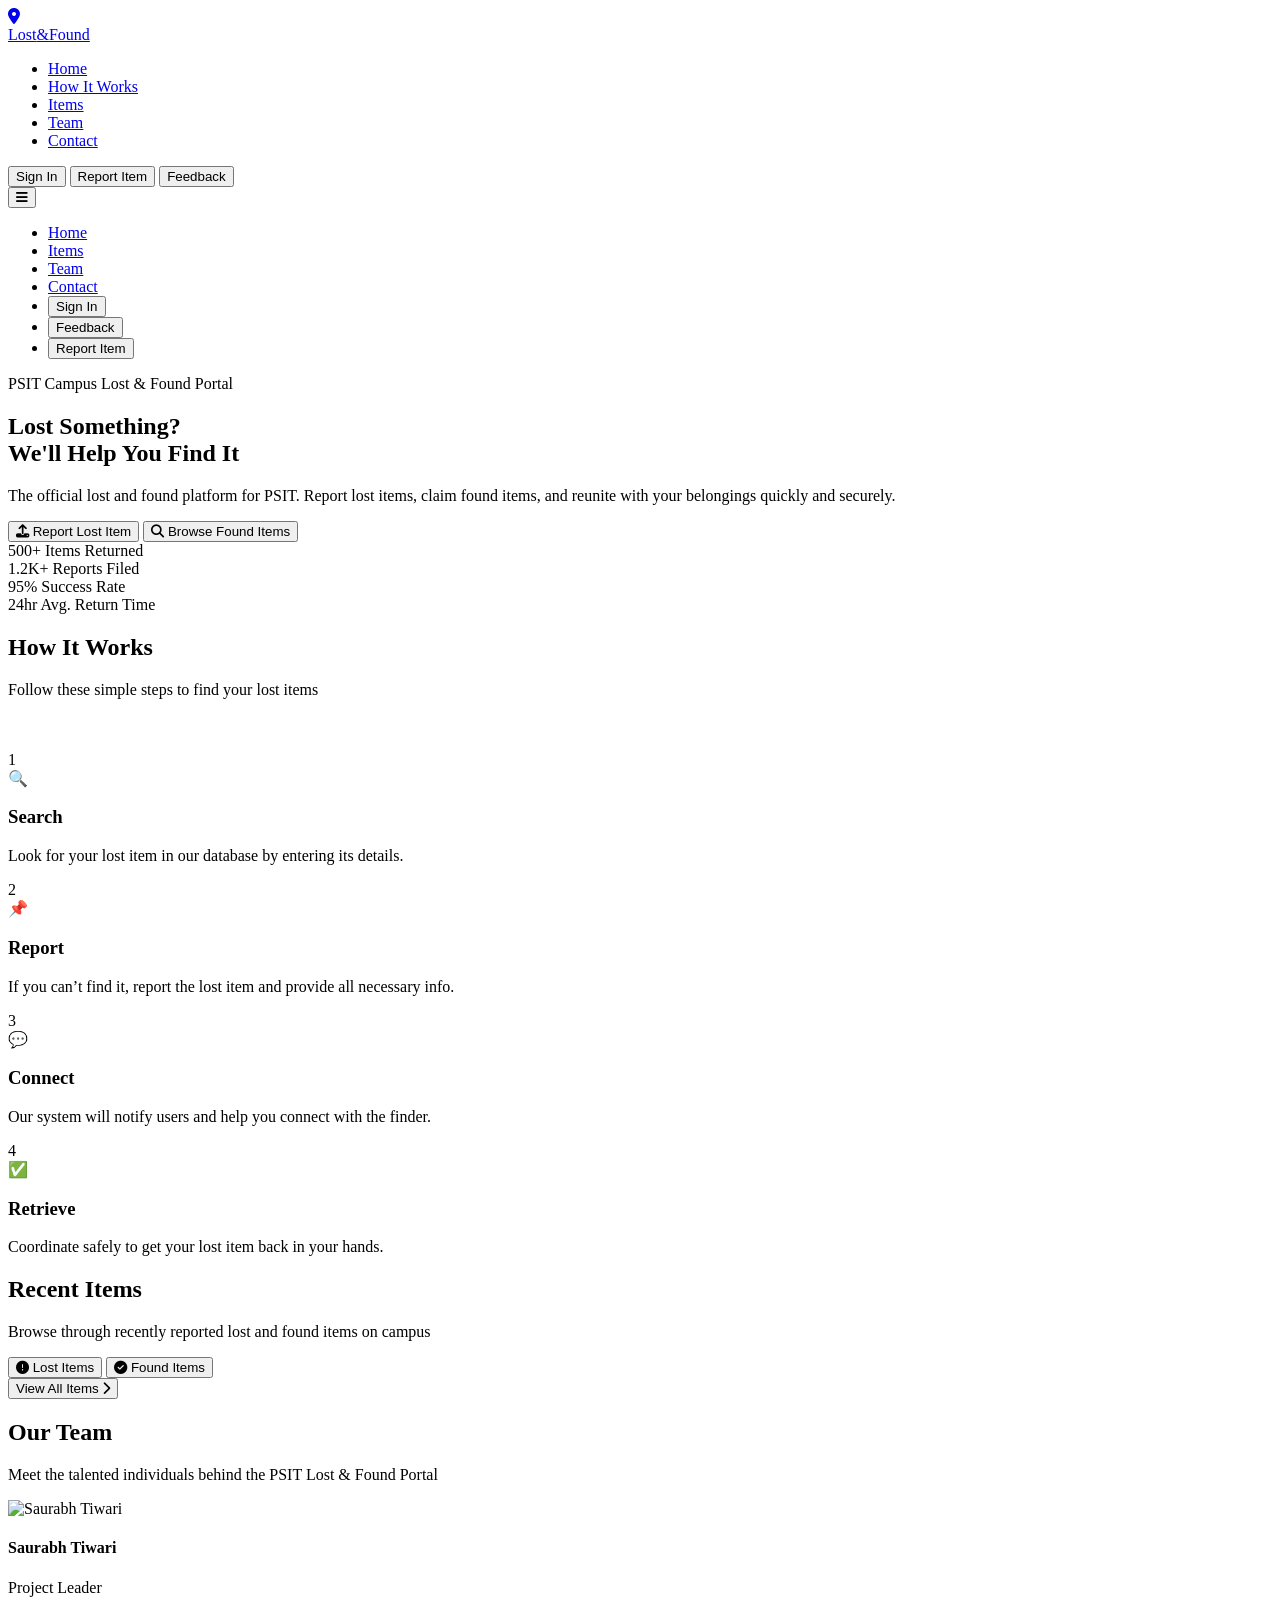
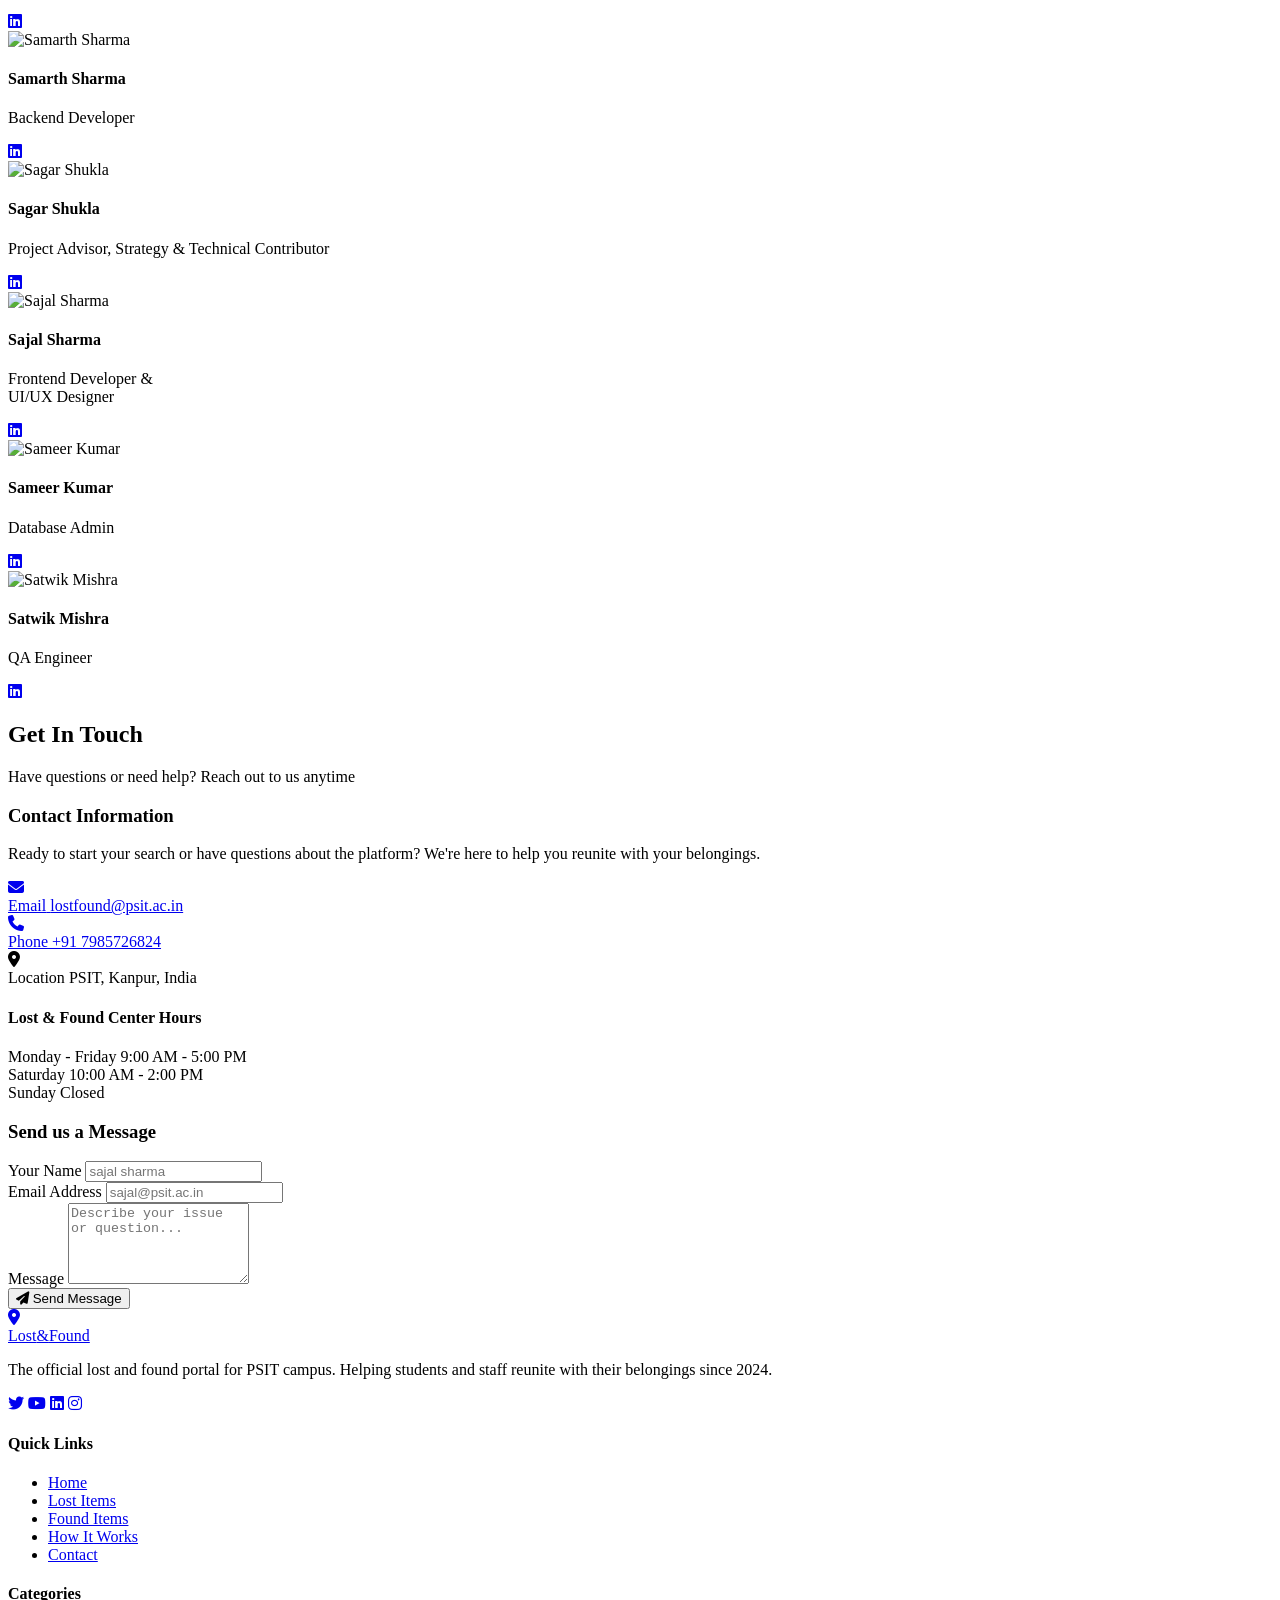
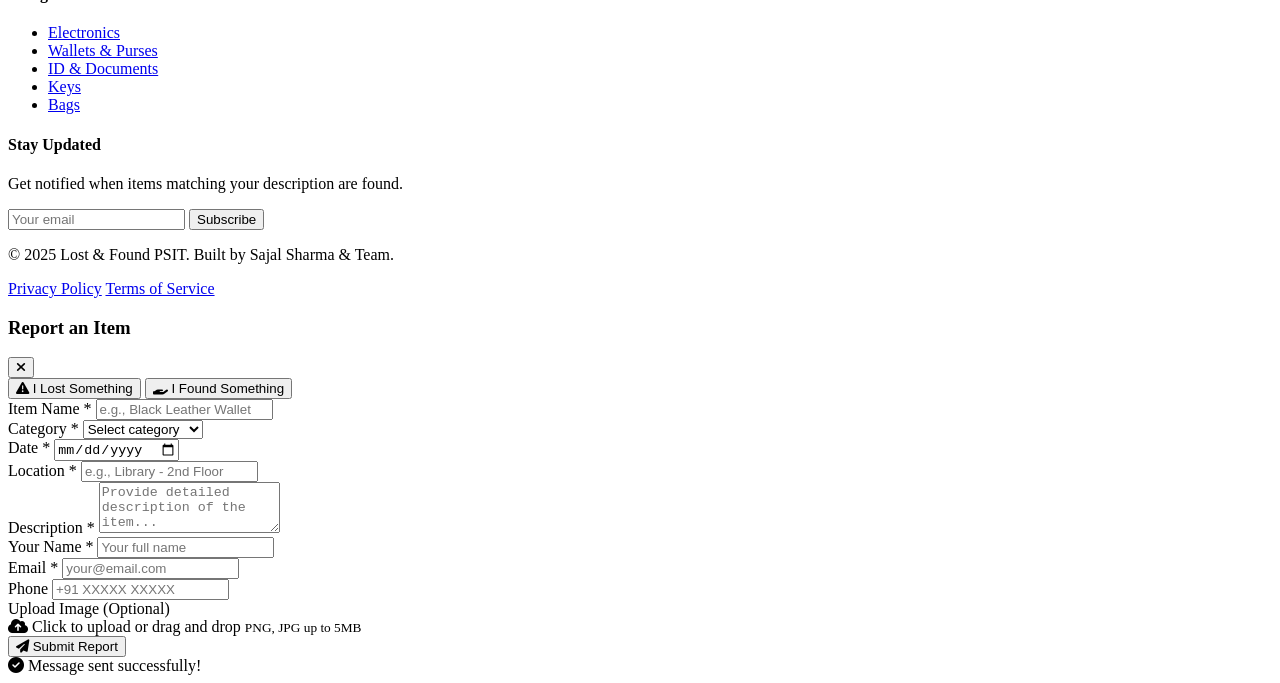
==== index2.html @ 97071d4d "fix index2" ====
<!DOCTYPE html>
<html lang="en">
<head>
    <meta charset="UTF-8">
    <meta name="viewport" content="width=device-width, initial-scale=1.0">
    <title>Lost & Found Portal | PSIT Campus</title>
    <meta name="description" content="PSIT's official lost and found platform. Report lost items, claim found belongings, and reunite with your possessions.">
    
    <link rel="stylesheet" href="styles.css">
    <link rel="preconnect" href="https://fonts.googleapis.com">
    <link rel="preconnect" href="https://fonts.gstatic.com" crossorigin>
    <link href="https://fonts.googleapis.com/css2?family=Poppins:wght@300;400;500;600;700;800&display=swap" rel="stylesheet">
    <link rel="stylesheet" href="https://cdnjs.cloudflare.com/ajax/libs/font-awesome/6.4.0/css/all.min.css">
</head>
<body>
    <!-- Navigation -->
    <nav class="navbar" id="navbar">
        <div class="nav-container">
            <a href="#" class="logo">
                <div class="logo-icon">
                    <i class="fas fa-map-marker-alt"></i>
                </div>
                <span>Lost<span class="gradient-text">&</span>Found</span>
            </a>

            <ul class="nav-links" id="navLinks">
                <li><a href="#home">Home</a></li>
                <li><a href="#howwork">How It Works</a></li>
                <li><a href="#items">Items</a></li>
                <li><a href="#team">Team</a></li>
                <li><a href="#contact">Contact</a></li>
            </ul>

            <div class="nav-buttons">
           <button class="btn-ghost" onclick="window.open('loginpage.html', '_blank')">
             Sign In
           </button>
 
                <button class="btn-primary" onclick="openModal('reportModal')">Report Item</button>
                <button class="btn-ghost" onclick="window.location.href='feedback.html'">
                 Feedback
                 </button>
            </div>

            <button class="mobile-menu-btn" id="mobileMenuBtn">
                <i class="fas fa-bars"></i>
            </button>
        </div>
    </nav>

    <!-- Mobile Menu -->
    <div class="mobile-menu" id="mobileMenu">
        <ul>
            <li><a href="#home" onclick="closeMobileMenu()">Home</a></li>
            <li><a href="#items" onclick="closeMobileMenu()">Items</a></li>
            <li><a href="#team" onclick="closeMobileMenu()">Team</a></li>
            <li><a href="#contact" onclick="closeMobileMenu()">Contact</a></li>
            <li><button class="btn-ghost" onclick="window.open('loginpage.html', '_blank')">
            Sign In
            </button></li>
                <li><button class="btn-ghost" onclick="window.location.href='feedback.html'">
                 Feedback
                 </button></li>

            <li><button class="btn-primary w-full" onclick="openModal('reportModal'); closeMobileMenu();">Report Item</button></li>
        </ul>
    </div>

    <!-- Hero Section -->
    <section class="hero" id="home">
        <div class="hero-bg">
            <div class="gradient-orb orb-1"></div>
            <div class="gradient-orb orb-2"></div>
            <div class="grid-pattern"></div>
        </div>

        <div class="hero-content">
            <div class="badge">
                <span class="badge-dot"></span>
                <span>PSIT Campus Lost & Found Portal</span>
            </div>
<!-- 
            <div class="photo-3d-container">
                <div class="photo-3d-wrapper">
                    <div class="photo-3d-card">
                        <div class="photo-3d-front">
                            <img src="image.png" alt="PSIT Campus" />
                            <div class="photo-overlay">
                                <div class="photo-shine"></div>
                            </div>
                        </div>
                        <div class="photo-3d-glow"></div>
                    </div>
                </div> -->

            <h1>Lost Something?<br><span class="gradient-text">We'll Help You Find It</span></h1>
            
            <p>The official lost and found platform for PSIT. Report lost items, claim found items, and reunite with your belongings quickly and securely.</p>

            <div class="hero-buttons">
                <button class="btn-primary btn-lg" onclick="openModal('reportModal')">
                    <i class="fas fa-upload"></i> Report Lost Item
                </button>
                <button class="btn-outline btn-lg" onclick="scrollToSection('items')">
                    <i class="fas fa-search"></i> Browse Found Items
                </button>
            </div>

            <div class="stats-grid">
                <div class="stat-card">
                    <span class="stat-value">500+</span>
                    <span class="stat-label">Items Returned</span>
                </div>
                <div class="stat-card">
                    <span class="stat-value">1.2K+</span>
                    <span class="stat-label">Reports Filed</span>
                </div>
                <div class="stat-card">
                    <span class="stat-value">95%</span>
                    <span class="stat-label">Success Rate</span>
                </div>
                <div class="stat-card">
                    <span class="stat-value">24hr</span>
                    <span class="stat-label">Avg. Return Time</span>
                </div>
            </div>
        </div>

        <div class="scroll-indicator">
            <div class="mouse">
                <div class="wheel"></div>
            </div>
        </div>
    </section>

    <!-- How It Works -->
    <section class="container mt-40 text-center" id="howwork">
  <h2 class="gradient-text">How It Works</h2>
  <p class="text-secondary">Follow these simple steps to find your lost items</p>
  <br><br>
  <div class="steps-grid mt-20">
    <!-- Step 1 -->
    <div class="step-card">
      <div class="step-number">1</div>
      <div class="step-icon icon-purple">🔍</div>
      <h3>Search</h3>
      <p>Look for your lost item in our database by entering its details.</p>
    </div>

    <!-- Step 2 -->
    <div class="step-card">
      <div class="step-number">2</div>
      <div class="step-icon icon-blue">📌</div>
      <h3>Report</h3>
      <p>If you can’t find it, report the lost item and provide all necessary info.</p>
    </div>

    <!-- Step 3 -->
    <div class="step-card">
      <div class="step-number">3</div>
      <div class="step-icon icon-teal">💬</div>
      <h3>Connect</h3>
      <p>Our system will notify users and help you connect with the finder.</p>
    </div>

    <!-- Step 4 -->
    <div class="step-card">
      <div class="step-number">4</div>
      <div class="step-icon icon-amber">✅</div>
      <h3>Retrieve</h3>
      <p>Coordinate safely to get your lost item back in your hands.</p>
    </div>
  </div>
</section>


    <!-- Items Section -->
    <section class="section section-dark" id="items">
        <div class="container">
            <div class="section-header">
                <h2>Recent <span class="gradient-text">Items</span></h2>
                <p>Browse through recently reported lost and found items on campus</p>
            </div>

            <div class="tabs">
                <button class="tab-btn active" data-tab="lost" onclick="switchTab('lost')">
                    <i class="fas fa-exclamation-circle"></i> Lost Items
                </button>
                <button class="tab-btn" data-tab="found" onclick="switchTab('found')">
                    <i class="fas fa-check-circle"></i> Found Items
                </button>
            </div>

            <div class="items-grid" id="itemsGrid">
                <!-- Items will be loaded by JavaScript -->
            </div>

            <div class="text-center mt-40">
                <button class="btn-outline">
                    View All Items <i class="fas fa-chevron-right"></i>
                </button>
            </div>
        </div>
    </section>

    <!-- Team Section -->
    <section class="section" id="team">
        <div class="container">
            <div class="section-header">
                <h2>Our <span class="gradient-text">Team</span></h2>
                <p>Meet the talented individuals behind the PSIT Lost & Found Portal</p>
            </div>

            <div class="team-grid">
                <div class="team-card">
                    <div class="team-avatar">
                        <img src="saurabh.jpg" alt="Saurabh Tiwari">
                    </div>
                    <h4>Saurabh Tiwari</h4>
                    <p>Project Leader</p>
                    <a href="http://www.linkedin.com/in/saurabh-tiwari05" class="social-link"><i class="fab fa-linkedin"></i></a>
                </div>

                <div class="team-card">
                    <div class="team-avatar">
                        <img src="samarth.jpg" alt="Samarth Sharma">
                    </div>
                    <h4>Samarth Sharma</h4>
                    <p>Backend Developer</p>
                    <a href="https://www.linkedin.com/in/samarth-sharma-009ap2005?utm_source=share&utm_campaign=share_via&utm_content=profile&utm_medium=android_app" class="social-link"><i class="fab fa-linkedin"></i></a>
                </div>

                <div class="team-card">
                    <div class="team-avatar">
                        <img src="sagar.jpg" alt="Sagar Shukla">
                    </div>
                    <h4>Sagar Shukla</h4>
                    <p>Project Advisor, Strategy & Technical Contributor
                    </p>
                    <a href="https://www.linkedin.com/in/sagar-shukla-76a7a5339?utm_source=share_via&utm_content=profile&utm_medium=member_android" class="social-link"><i class="fab fa-linkedin"></i></a>
                </div>

                <div class="team-card">
                    <div class="team-avatar">
                        <img src="sajal.jpg" alt="Sajal Sharma">
                    </div>
                    <h4>Sajal Sharma</h4>
                    <p>Frontend Developer & <br>UI/UX Designer</p>
                    <a href="https://www.linkedin.com/in/sajal-sharma-5b1784376" target="_blank" class="social-link"><i class="fab fa-linkedin"></i></a>
                </div>

                <div class="team-card">
                    <div class="team-avatar">
                        <img src="sameer.jpg" alt="Sameer Kumar">
                    </div>
                    <h4>Sameer Kumar</h4>
                    <p>Database Admin</p>
                    <a href="https://www.linkedin.com/in/sameer-kumar-813779375/" target="_blank" class="social-link"><i class="fab fa-linkedin"></i></a>
                </div>

                <div class="team-card">
                    <div class="team-avatar">
                        <img src="swatvik.jpg" alt="Satwik Mishra">
                    </div>
                    <h4>Satwik Mishra</h4>
                    <p>QA Engineer</p>
                    <a href="https://www.linkedin.com/in/satwik-mishra-cse?utm_source=share&utm_campaign=share_via&utm_content=profile&utm_medium=android_app" target="_blank" class="social-link"><i class="fab fa-linkedin"></i></a>
                </div>
            </div>
        </div>
    </section>

    <!-- Contact Section -->
    <section class="section section-gradient" id="contact">
        <div class="container">
            <div class="section-header">
                <h2>Get In <span class="gradient-text">Touch</span></h2>
                <p>Have questions or need help? Reach out to us anytime</p>
            </div>

            <div class="contact-grid">
                <div class="contact-info">
                    <div class="glass-card">
                        <h3>Contact Information</h3>
                        <p>Ready to start your search or have questions about the platform? We're here to help you reunite with your belongings.</p>

                        <div class="contact-items">
                            <a href="mailto:lostfound@psit.ac.in" class="contact-item">
                                <div class="contact-icon">
                                    <i class="fas fa-envelope"></i>
                                </div>
                                <div>
                                    <span class="contact-label">Email</span>
                                    <span class="contact-value">lostfound@psit.ac.in</span>
                                </div>
                            </a>

                            <a href="tel:+917985726824" class="contact-item">
                                <div class="contact-icon">
                                    <i class="fas fa-phone"></i>
                                </div>
                                <div>
                                    <span class="contact-label">Phone</span>
                                    <span class="contact-value">+91 7985726824</span>
                                </div>
                            </a>

                            <div class="contact-item">
                                <div class="contact-icon">
                                    <i class="fas fa-map-marker-alt"></i>
                                </div>
                                <div>
                                    <span class="contact-label">Location</span>
                                    <span class="contact-value">PSIT, Kanpur, India</span>
                                </div>
                            </div>
                        </div>
                    </div>

                    <div class="glass-card hours-card">
                        <h4>Lost & Found Center Hours</h4>
                        <div class="hours-list">
                            <div class="hours-row">
                                <span>Monday - Friday</span>
                                <span>9:00 AM - 5:00 PM</span>
                            </div>
                            <div class="hours-row">
                                <span>Saturday</span>
                                <span>10:00 AM - 2:00 PM</span>
                            </div>
                            <div class="hours-row">
                                <span>Sunday</span>
                                <span class="text-red">Closed</span>
                            </div>
                        </div>
                    </div>
                </div>

                <div class="contact-form-wrapper">
                    <div class="glass-card">
                        <h3>Send us a Message</h3>
                        <form id="contactForm" onsubmit="handleContactSubmit(event)">
                            <div class="form-group">
                                <label>Your Name</label>
                                <input type="text" placeholder="sajal sharma" required>
                            </div>
                            <div class="form-group">
                                <label>Email Address</label>
                                <input type="email" placeholder="sajal@psit.ac.in" required>
                            </div>
                            <div class="form-group">
                                <label>Message</label>
                                <textarea placeholder="Describe your issue or question..." rows="5" required></textarea>
                            </div>
                            <button type="submit" class="btn-primary w-full">
                                <i class="fas fa-paper-plane"></i> Send Message
                            </button>
                        </form>
                    </div>
                </div>
            </div>
        </div>
    </section>

    <!-- Footer -->
    <footer class="footer">
        <div class="container">
            <div class="footer-grid">
                <div class="footer-brand">
                    <a href="#" class="logo">
                        <div class="logo-icon">
                            <i class="fas fa-map-marker-alt"></i>
                        </div>
                        <span>Lost<span class="gradient-text">&</span>Found</span>
                    </a>
                    <p>The official lost and found portal for PSIT campus. Helping students and staff reunite with their belongings since 2024.</p>
                    <div class="social-links">
                        <a href="#"><i class="fab fa-twitter"></i></a>
                        <a href="#"><i class="fab fa-youtube"></i></a>
                        <a href="#"><i class="fab fa-linkedin"></i></a>
                        <a href="#"><i class="fab fa-instagram"></i></a>
                    </div>
                </div>

                <div class="footer-links">
                    <h4>Quick Links</h4>
                    <ul>
                        <li><a href="#home">Home</a></li>
                        <li><a href="#items">Lost Items</a></li>
                        <li><a href="#items">Found Items</a></li>
                        <li><a href="#how-it-works">How It Works</a></li>
                        <li><a href="#contact">Contact</a></li>
                    </ul>
                </div>

                <div class="footer-links">
                    <h4>Categories</h4>
                    <ul>
                        <li><a href="#">Electronics</a></li>
                        <li><a href="#">Wallets & Purses</a></li>
                        <li><a href="#">ID & Documents</a></li>
                        <li><a href="#">Keys</a></li>
                        <li><a href="#">Bags</a></li>
                    </ul>
                </div>

                <div class="footer-newsletter">
                    <h4>Stay Updated</h4>
                    <p>Get notified when items matching your description are found.</p>
                    <form class="newsletter-form" onsubmit="handleNewsletterSubmit(event)">
                        <input type="email" placeholder="Your email" required>
                        <button type="submit">Subscribe</button>
                    </form>
                </div>
            </div>

            <div class="footer-bottom">
                <p>© 2025 Lost & Found PSIT. Built by Sajal Sharma & Team.</p>
                <div class="footer-bottom-links">
                    <a href="#">Privacy Policy</a>
                    <a href="#">Terms of Service</a>
                </div>
            </div>
        </div>
    </footer>

    <!-- Report Modal -->
    <div class="modal" id="reportModal">
        <div class="modal-overlay" onclick="closeModal('reportModal')"></div>
        <div class="modal-content">
            <div class="modal-header">
                <h3>Report an Item</h3>
                <button class="modal-close" onclick="closeModal('reportModal')">
                    <i class="fas fa-times"></i>
                </button>
            </div>
            <div class="modal-body">
                <div class="report-tabs">
                    <button class="report-tab active" data-type="lost" onclick="switchReportType('lost')">
                        <i class="fas fa-exclamation-triangle"></i> I Lost Something
                    </button>
                    <button class="report-tab" data-type="found" onclick="switchReportType('found')">
                        <i class="fas fa-hand-holding"></i> I Found Something
                    </button>
                </div>

                <form id="reportForm" onsubmit="handleReportSubmit(event)">
                    <input type="hidden" id="reportType" value="lost">
                    
                    <div class="form-group">
                        <label>Item Name *</label>
                        <input type="text" placeholder="e.g., Black Leather Wallet" required>
                    </div>

                    <div class="form-row">
                        <div class="form-group">
                            <label>Category *</label>
                            <select required>
                                <option value="">Select category</option>
                                <option value="electronics">Electronics</option>
                                <option value="wallet">Wallet & Purse</option>
                                <option value="documents">ID & Documents</option>
                                <option value="keys">Keys</option>
                                <option value="bags">Bags</option>
                                <option value="accessories">Accessories</option>
                                <option value="other">Other</option>
                            </select>
                        </div>
                        <div class="form-group">
                            <label>Date *</label>
                            <input type="date" required>
                        </div>
                    </div>

                    <div class="form-group">
                        <label>Location *</label>
                        <input type="text" placeholder="e.g., Library - 2nd Floor" required>
                    </div>

                    <div class="form-group">
                        <label>Description *</label>
                        <textarea placeholder="Provide detailed description of the item..." rows="3" required></textarea>
                    </div>

                    <div class="form-group">
                        <label>Your Name *</label>
                        <input type="text" placeholder="Your full name" required>
                    </div>

                    <div class="form-row">
                        <div class="form-group">
                            <label>Email *</label>
                            <input type="email" placeholder="your@email.com" required>
                        </div>
                        <div class="form-group">
                            <label>Phone</label>
                            <input type="tel" placeholder="+91 XXXXX XXXXX">
                        </div>
                    </div>

                    <div class="form-group">
                        <label>Upload Image (Optional)</label>
                        <div class="file-upload" onclick="document.getElementById('fileInput').click()">
                            <i class="fas fa-cloud-upload-alt"></i>
                            <span>Click to upload or drag and drop</span>
                            <small>PNG, JPG up to 5MB</small>
                        </div>
                        <input type="file" id="fileInput" accept="image/*" hidden>
                    </div>

                    <button type="submit" class="btn-primary w-full btn-lg">
                        <i class="fas fa-paper-plane"></i> Submit Report
                    </button>
                </form>
            </div>
        </div>
    </div>

    <!-- Toast Notification -->
    <div class="toast" id="toast">
        <i class="fas fa-check-circle"></i>
        <span id="toastMessage">Message sent successfully!</span>
    </div>

    <script src="script.js"></script>
</body>
</html>
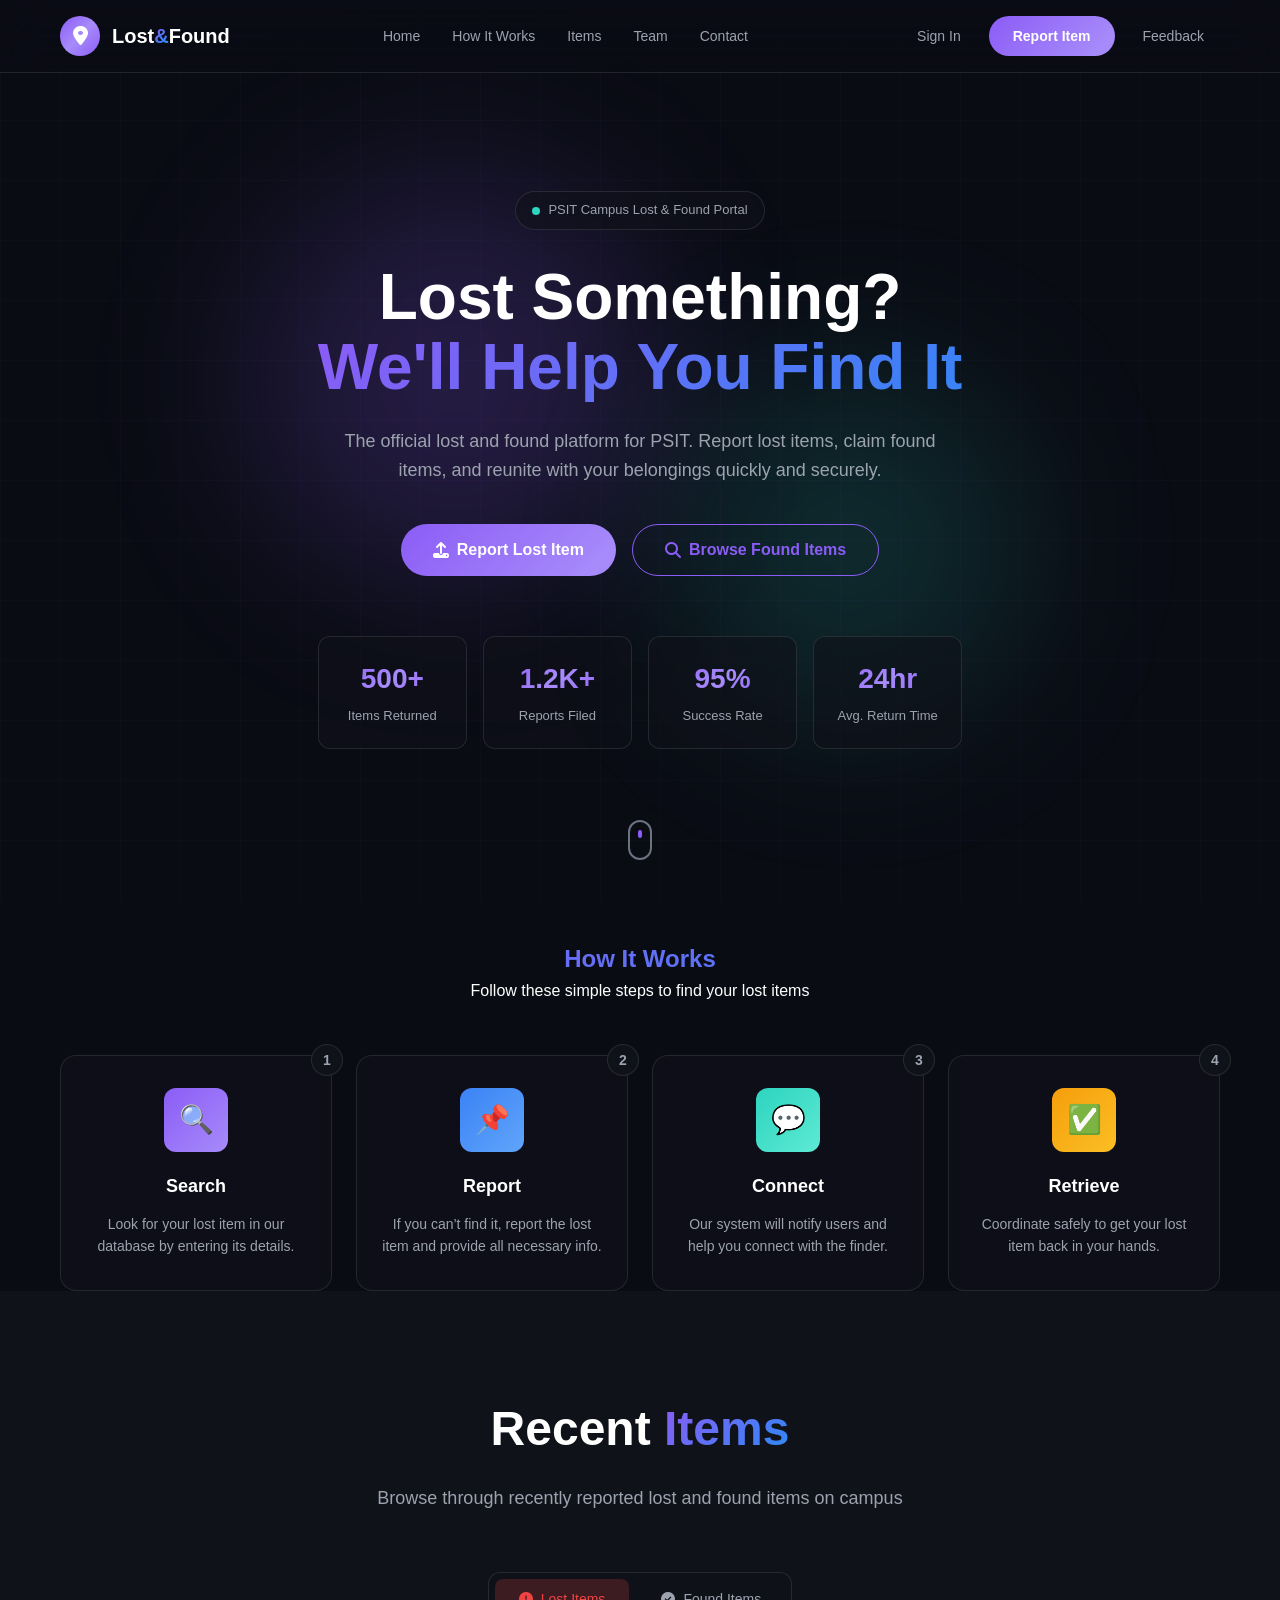
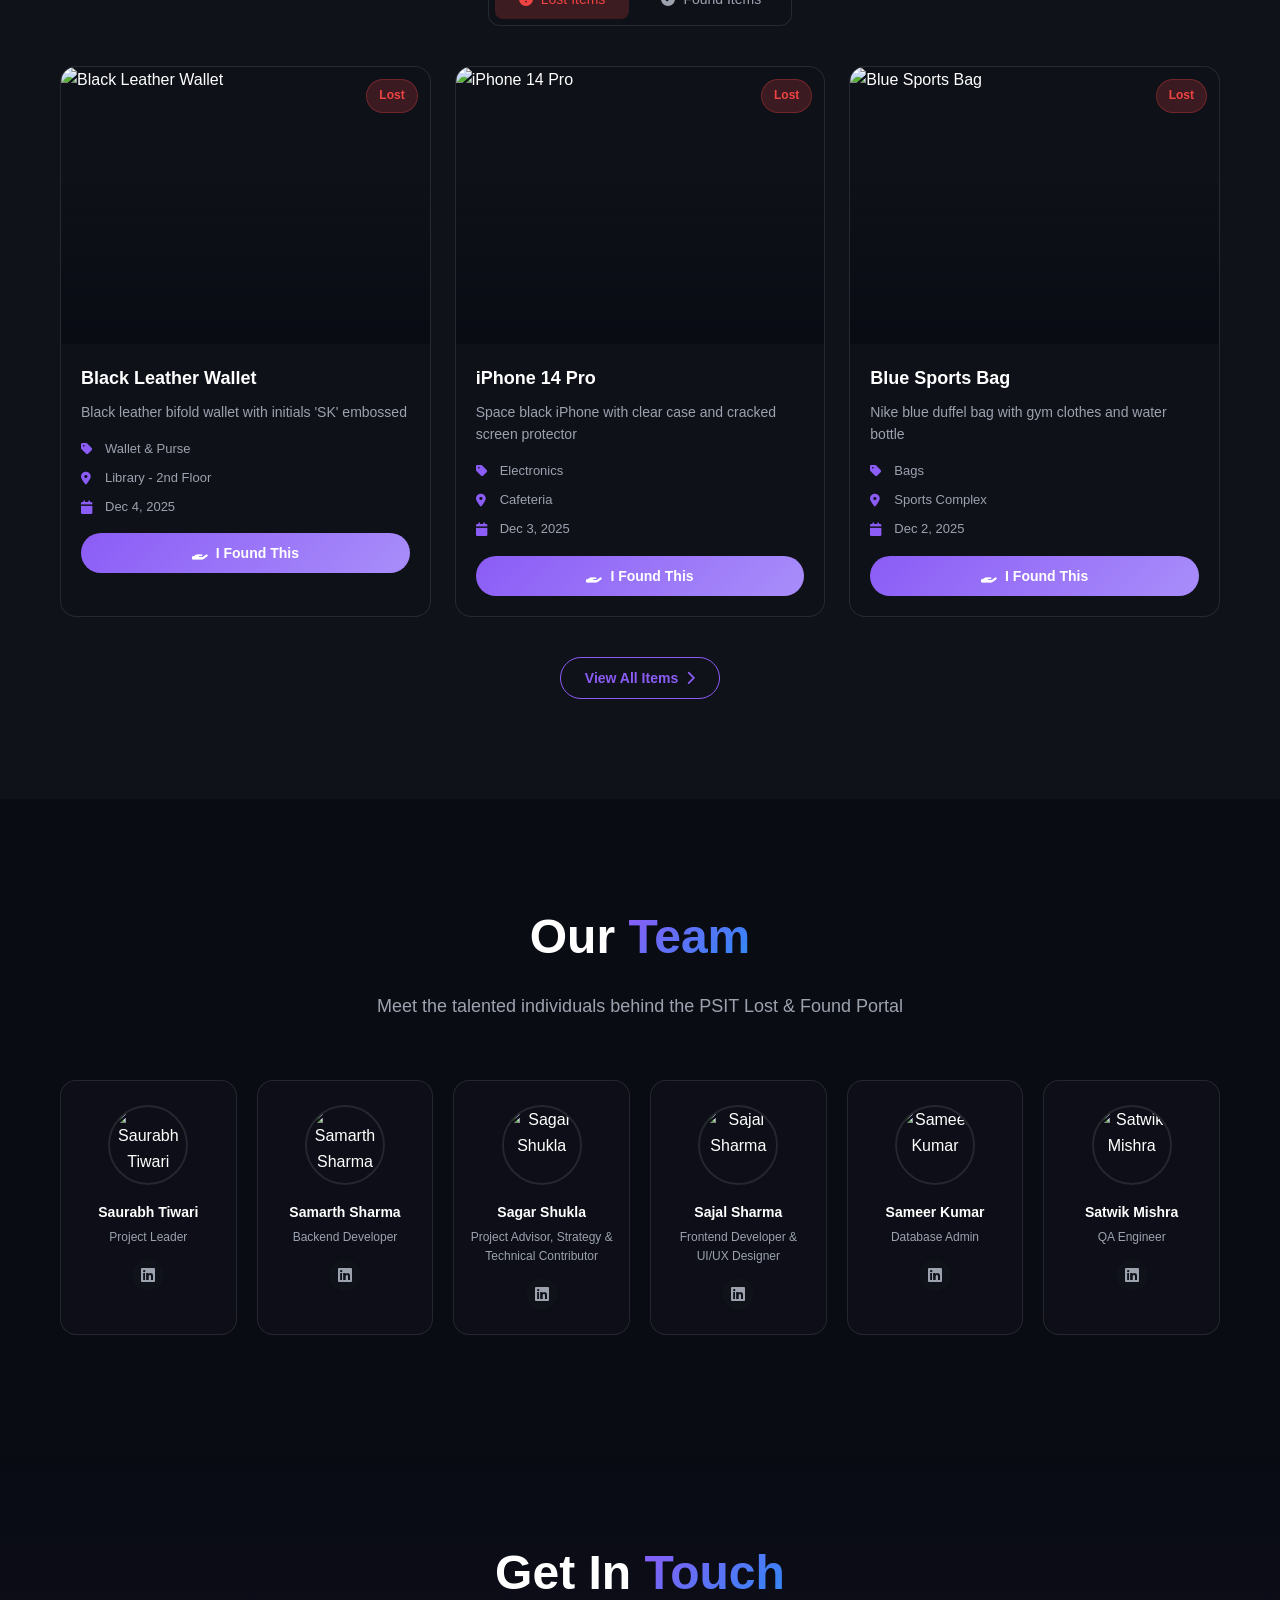
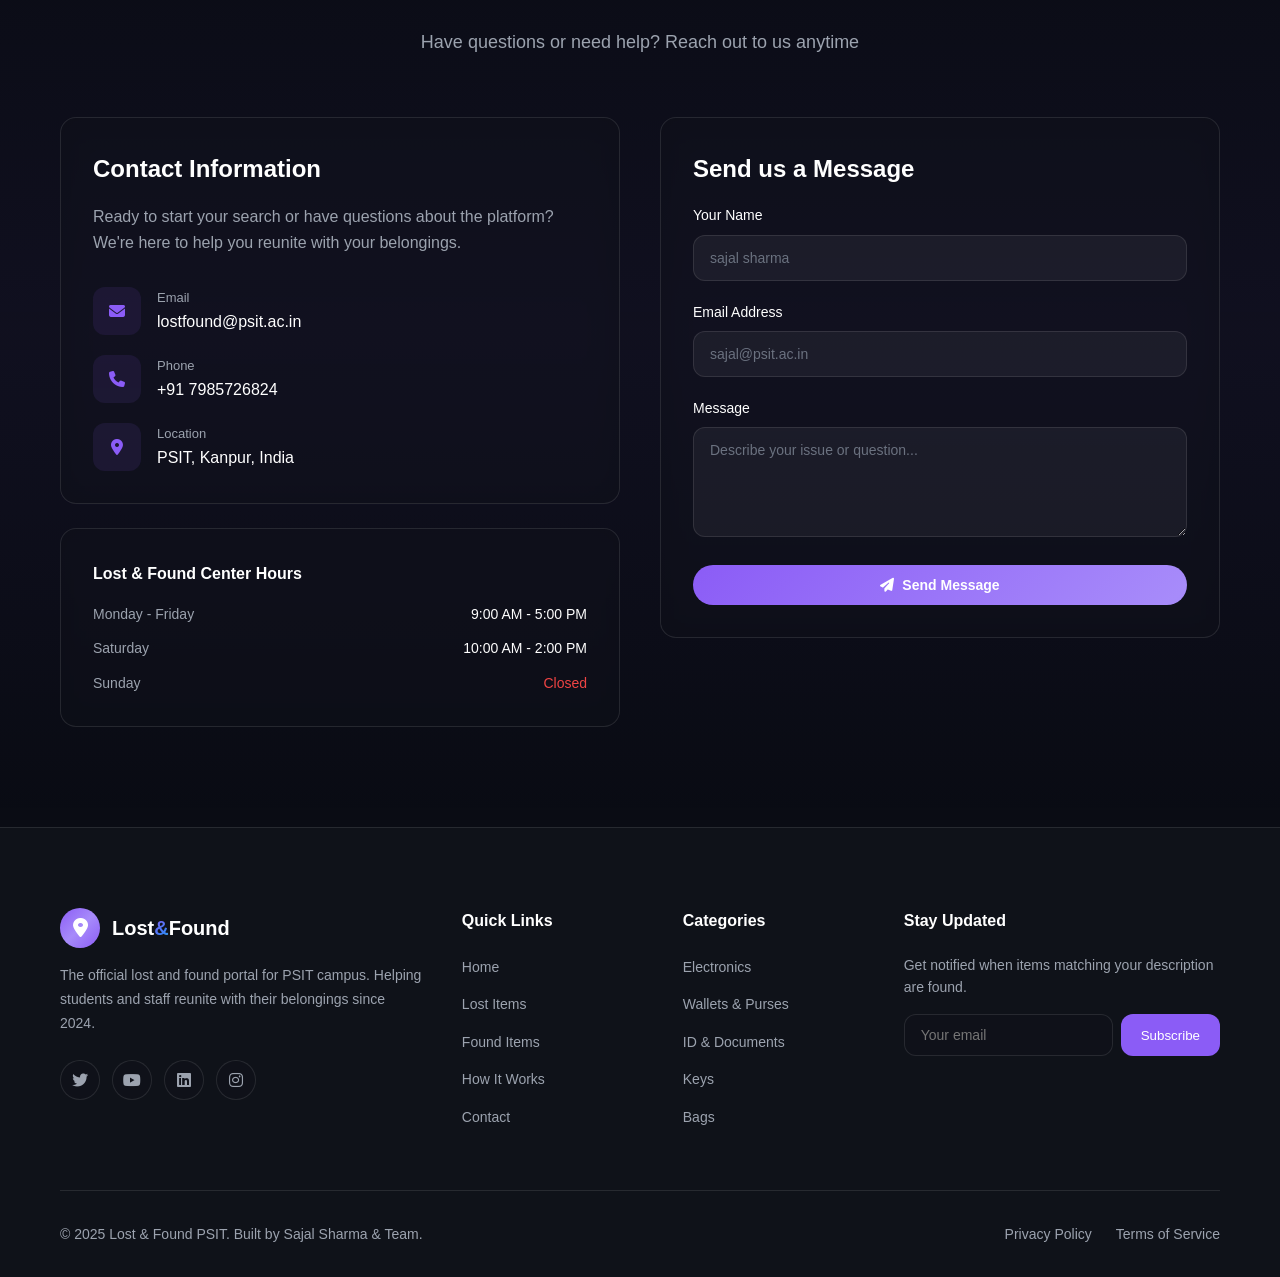
==== commit f9daacc1: "fix html" ====
--- a/index2.html
+++ b/index2.html
@@ -6,7 +6,7 @@
     <title>Lost & Found Portal | PSIT Campus</title>
     <meta name="description" content="PSIT's official lost and found platform. Report lost items, claim found belongings, and reunite with your possessions.">
     
-    <link rel="stylesheet" href="styles.css">
+    <link rel="stylesheet" href="new/styles.css">
     <link rel="preconnect" href="https://fonts.googleapis.com">
     <link rel="preconnect" href="https://fonts.gstatic.com" crossorigin>
     <link href="https://fonts.googleapis.com/css2?family=Poppins:wght@300;400;500;600;700;800&display=swap" rel="stylesheet">
@@ -214,7 +214,7 @@
             <div class="team-grid">
                 <div class="team-card">
                     <div class="team-avatar">
-                        <img src="saurabh.jpg" alt="Saurabh Tiwari">
+                        <img src="new/saurabh.jpg" alt="Saurabh Tiwari">
                     </div>
                     <h4>Saurabh Tiwari</h4>
                     <p>Project Leader</p>
@@ -223,7 +223,7 @@
 
                 <div class="team-card">
                     <div class="team-avatar">
-                        <img src="samarth.jpg" alt="Samarth Sharma">
+                        <img src="new/samarth.jpg" alt="Samarth Sharma">
                     </div>
                     <h4>Samarth Sharma</h4>
                     <p>Backend Developer</p>
@@ -232,7 +232,7 @@
 
                 <div class="team-card">
                     <div class="team-avatar">
-                        <img src="sagar.jpg" alt="Sagar Shukla">
+                        <img src="new/sagar.jpg" alt="Sagar Shukla">
                     </div>
                     <h4>Sagar Shukla</h4>
                     <p>Project Advisor, Strategy & Technical Contributor
@@ -242,7 +242,7 @@
 
                 <div class="team-card">
                     <div class="team-avatar">
-                        <img src="sajal.jpg" alt="Sajal Sharma">
+                        <img src="new/sajal.jpg" alt="Sajal Sharma">
                     </div>
                     <h4>Sajal Sharma</h4>
                     <p>Frontend Developer & <br>UI/UX Designer</p>
@@ -251,7 +251,7 @@
 
                 <div class="team-card">
                     <div class="team-avatar">
-                        <img src="sameer.jpg" alt="Sameer Kumar">
+                        <img src="new/sameer.jpg" alt="Sameer Kumar">
                     </div>
                     <h4>Sameer Kumar</h4>
                     <p>Database Admin</p>
@@ -260,7 +260,7 @@
 
                 <div class="team-card">
                     <div class="team-avatar">
-                        <img src="swatvik.jpg" alt="Satwik Mishra">
+                        <img src="new/swatvik.jpg" alt="Satwik Mishra">
                     </div>
                     <h4>Satwik Mishra</h4>
                     <p>QA Engineer</p>
@@ -522,6 +522,6 @@
         <span id="toastMessage">Message sent successfully!</span>
     </div>
 
-    <script src="script.js"></script>
+    <script src="new/script.js"></script>
 </body>
 </html>
--- a/new/styles.css
+++ b/new/styles.css
@@ -0,0 +1,1727 @@
+/* =========================================================
+   Lost & Found Portal - Styles
+   ========================================================= */
+
+/* -----------------------
+   CSS Variables
+   ----------------------- */
+:root {
+    --bg-primary: #0a0c14;
+    --bg-secondary: #0f1219;
+    --bg-card: rgba(15, 18, 25, 0.8);
+    --bg-glass: rgba(15, 18, 25, 0.6);
+    
+    --text-primary: #ffffff;
+    --text-secondary: #9ca3af;
+    --text-muted: #6b7280;
+    
+    --primary: #8b5cf6;
+    --primary-light: #a78bfa;
+    --primary-dark: #7c3aed;
+    
+    --secondary: #2dd4bf;
+    --secondary-light: #5eead4;
+    
+    --accent-blue: #3b82f6;
+    --accent-amber: #f59e0b;
+    --accent-red: #ef4444;
+    
+    --border: rgba(255, 255, 255, 0.1);
+    --border-hover: rgba(139, 92, 246, 0.5);
+    
+    --gradient-primary: linear-gradient(135deg, #8b5cf6 0%, #a78bfa 50%, #8b5cf6 100%);
+    --gradient-hero: linear-gradient(135deg, #8b5cf6 0%, #3b82f6 50%, #2dd4bf 100%);
+    --gradient-card: linear-gradient(145deg, rgba(15, 18, 25, 0.9) 0%, rgba(10, 12, 20, 0.95) 100%);
+    
+    --shadow-glow: 0 0 40px rgba(139, 92, 246, 0.3);
+    --shadow-card: 0 4px 20px rgba(0, 0, 0, 0.3);
+    
+    --radius: 12px;
+    --radius-lg: 16px;
+    --radius-full: 9999px;
+    
+    --transition: all 0.3s cubic-bezier(0.4, 0, 0.2, 1);
+}
+
+/* -----------------------
+   Reset & Base
+   ----------------------- */
+*, *::before, *::after {
+    box-sizing: border-box;
+    margin: 0;
+    padding: 0;
+}
+
+html {
+    scroll-behavior: smooth;
+}
+
+body {
+    font-family: 'Poppins', -apple-system, BlinkMacSystemFont, sans-serif;
+    background: var(--bg-primary);
+    color: var(--text-primary);
+    line-height: 1.6;
+    overflow-x: hidden;
+}
+
+a {
+    text-decoration: none;
+    color: inherit;
+}
+
+ul {
+    list-style: none;
+}
+
+img {
+    max-width: 100%;
+    display: block;
+}
+
+/* -----------------------
+   Utilities
+   ----------------------- */
+.container {
+    max-width: 1200px;
+    margin: 0 auto;
+    padding: 0 20px;
+}
+
+.text-center { text-align: center; }
+.text-red { color: var(--accent-red); }
+.w-full { width: 100%; }
+.mt-40 { margin-top: 40px; }
+
+.gradient-text {
+    background: var(--gradient-hero);
+    background-size: 200% auto;
+    -webkit-background-clip: text;
+    background-clip: text;
+    -webkit-text-fill-color: transparent;
+    animation: gradientShift 3s ease-in-out infinite;
+}
+
+@keyframes gradientShift {
+    0%, 100% { background-position: 0% center; }
+    50% { background-position: 200% center; }
+}
+
+/* -----------------------
+   Buttons
+   ----------------------- */
+.btn-primary {
+    display: inline-flex;
+    align-items: center;
+    justify-content: center;
+    gap: 8px;
+    padding: 12px 24px;
+    background: var(--gradient-primary);
+    background-size: 200% auto;
+    color: white;
+    font-weight: 600;
+    font-size: 14px;
+    border: none;
+    border-radius: var(--radius-full);
+    cursor: pointer;
+    transition: var(--transition);
+}
+
+.btn-primary:hover {
+    background-position: right center;
+    box-shadow: var(--shadow-glow);
+    transform: translateY(-2px);
+}
+
+.btn-outline {
+    display: inline-flex;
+    align-items: center;
+    justify-content: center;
+    gap: 8px;
+    padding: 12px 24px;
+    background: transparent;
+    color: var(--primary);
+    font-weight: 600;
+    font-size: 14px;
+    border: 1px solid var(--primary);
+    border-radius: var(--radius-full);
+    cursor: pointer;
+    transition: var(--transition);
+}
+
+.btn-outline:hover {
+    background: rgba(139, 92, 246, 0.1);
+    box-shadow: var(--shadow-glow);
+}
+
+.btn-ghost {
+    background: transparent;
+    color: var(--text-secondary);
+    border: none;
+    padding: 10px 16px;
+    font-size: 14px;
+    cursor: pointer;
+    transition: var(--transition);
+}
+
+.btn-ghost:hover {
+    color: var(--text-primary);
+}
+
+.btn-lg {
+    padding: 16px 32px;
+    font-size: 16px;
+}
+
+/* -----------------------
+   Glass Card
+   ----------------------- */
+.glass-card {
+    background: var(--bg-glass);
+    border: 1px solid var(--border);
+    border-radius: var(--radius-lg);
+    backdrop-filter: blur(20px);
+    padding: 32px;
+    transition: var(--transition);
+}
+
+.glass-card:hover {
+    border-color: var(--border-hover);
+    box-shadow: var(--shadow-glow);
+}
+
+/* -----------------------
+   Navbar
+   ----------------------- */
+.navbar {
+    position: fixed;
+    top: 0;
+    left: 0;
+    right: 0;
+    z-index: 1000;
+    background: rgba(10, 12, 20, 0.8);
+    backdrop-filter: blur(20px);
+    border-bottom: 1px solid var(--border);
+}
+
+.nav-container {
+    display: flex;
+    align-items: center;
+    justify-content: space-between;
+    max-width: 1200px;
+    margin: 0 auto;
+    padding: 16px 20px;
+}
+
+.logo {
+    display: flex;
+    align-items: center;
+    gap: 12px;
+    font-size: 20px;
+    font-weight: 700;
+}
+
+.logo-icon {
+    width: 40px;
+    height: 40px;
+    border-radius: 50%;
+    background: var(--gradient-primary);
+    display: flex;
+    align-items: center;
+    justify-content: center;
+    animation: pulseGlow 2s ease-in-out infinite;
+}
+
+@keyframes pulseGlow {
+    0%, 100% { box-shadow: 0 0 20px rgba(139, 92, 246, 0.3); }
+    50% { box-shadow: 0 0 40px rgba(139, 92, 246, 0.5); }
+}
+
+/* -----------------------
+   3D Photo Container
+   ----------------------- */
+/* -----------------------
+   3D Photo Container
+   ----------------------- */
+ .photo-3d-container {
+    perspective: 2000px;
+    margin: 40px auto;
+    animation: fadeIn 0.8s ease-out 0.15s both;
+} 
+
+    .photo-3d-wrapper {
+    position: relative;
+    width: 100%;
+    max-width: 700px;
+    margin: 0 auto;
+    animation: float3D 8s ease-in-out infinite;
+} 
+
+/* @keyframes float3D {
+    0%, 100% { 
+        transform: translateY(0) rotateX(8deg) rotateY(-8deg);
+    }
+    25% { 
+        transform: translateY(-25px) rotateX(-8deg) rotateY(8deg);
+    }
+    50% { 
+        transform: translateY(-15px) rotateX(10deg) rotateY(12deg);
+    }
+    75% { 
+        transform: translateY(-30px) rotateX(-10deg) rotateY(-8deg);
+    }
+} */
+
+/* .photo-3d-card {
+    position: relative;
+    width: 100%;
+    aspect-ratio: 4/3;
+    transform-style: preserve-3d;
+    transition: transform 0.6s cubic-bezier(0.23, 1, 0.32, 1);
+    cursor: pointer;
+} */
+
+/* .photo-3d-card:hover {
+    transform: rotateY(15deg) rotateX(-15deg) scale(1.08);
+} */
+
+.photo-3d-front {
+    position: relative;
+    width: 100%;
+    height: 100%;
+    border-radius: 24px;
+    overflow: hidden;
+    background: var(--bg-glass);
+    border: 3px solid rgba(139, 92, 246, 0.4);
+    box-shadow: 
+        0 25px 80px rgba(0, 0, 0, 0.6),
+        0 0 50px rgba(139, 92, 246, 0.3),
+        inset 0 0 0 1px rgba(255, 255, 255, 0.15);
+    transform: translateZ(60px);
+    animation: borderPulse 3s ease-in-out infinite;
+}
+
+/* @keyframes borderPulse {
+    0%, 100% { 
+        border-color: rgba(139, 92, 246, 0.4);
+        box-shadow: 
+            0 25px 80px rgba(0, 0, 0, 0.6),
+            0 0 50px rgba(139, 92, 246, 0.3),
+            inset 0 0 0 1px rgba(255, 255, 255, 0.15);
+    }
+    50% { 
+        border-color: rgba(139, 92, 246, 0.8);
+        box-shadow: 
+            0 30px 90px rgba(0, 0, 0, 0.7),
+            0 0 80px rgba(139, 92, 246, 0.5),
+            0 0 120px rgba(45, 212, 191, 0.3),
+            inset 0 0 0 1px rgba(255, 255, 255, 0.25);
+    }
+} */
+
+.photo-3d-front img {
+    width: 100%;
+    height: 100%;
+    object-fit: cover;
+    display: block;
+    transition: transform .9s ease;
+}
+
+.photo-3d-card:hover .photo-3d-front img {
+    transform: scale(1.15);
+}
+
+.photo-overlay {
+    position: absolute;
+    inset: 0;
+    background: linear-gradient(
+        135deg,
+        rgba(139, 92, 246, 0.15) 0%,
+        transparent 50%,
+        rgba(45, 212, 191, 0.15) 100%
+    );
+    pointer-events: none;
+    animation: overlayShift 6s ease-in-out infinite;
+}
+
+/* @keyframes overlayShift {
+    0%, 100% { 
+        background: linear-gradient(
+            135deg,
+            rgba(139, 92, 246, 0.15) 0%,
+            transparent 50%,
+            rgba(45, 212, 191, 0.15) 100%
+        );
+    }
+    50% { 
+        background: linear-gradient(
+            135deg,
+            rgba(45, 212, 191, 0.15) 0%,
+            transparent 50%,
+            rgba(139, 92, 246, 0.15) 100%
+        );
+    }
+} */
+
+.photo-shine {
+    position: absolute;
+    top: -50%;
+    left: -50%;
+    width: 200%;
+    height: 200%;
+    background: linear-gradient(
+        45deg,
+        transparent 30%,
+        rgba(255, 255, 255, 0.1) 50%,
+        transparent 70%
+    );
+    animation: shine 4s ease-in-out infinite;
+}
+
+@keyframes shine {
+    0% { transform: translateX(-100%) translateY(-100%) rotate(45deg); }
+    100% { transform: translateX(100%) translateY(100%) rotate(45deg); }
+}
+
+.photo-3d-glow {
+    position: absolute;
+    inset: -30px;
+    background: radial-gradient(
+        circle at center,
+        rgba(139, 92, 246, 0.5) 0%,
+        rgba(45, 212, 191, 0.3) 50%,
+        transparent 70%
+    );
+    border-radius: 40px;
+    filter: blur(40px);
+    opacity: 0.7;
+    animation: glowPulse 4s ease-in-out infinite;
+    z-index: -1;
+    transition: transform 0.3s ease;
+}
+
+@keyframes glowPulse {
+    0%, 100% { 
+        opacity: 0.7;
+        transform: scale(1);
+    }
+    50% { 
+        opacity: 1;
+        transform: scale(1.15);
+    }
+}
+
+/* .photo-3d-wrapper::before,
+.photo-3d-wrapper::after {
+    content: '';
+    position: absolute;
+    inset: 0;
+    border-radius: 24px;
+    opacity: 0;
+    transition: opacity 0.3s ease;
+    pointer-events: none;
+} */
+
+.photo-3d-wrapper::before {
+    background: linear-gradient(135deg, rgba(139, 92, 246, 0.2), transparent);
+}
+
+.photo-3d-wrapper::after {
+    background: linear-gradient(-45deg, rgba(45, 212, 191, 0.2), transparent);
+} 
+
+.photo-3d-wrapper:hover::before,
+.photo-3d-wrapper:hover::after {
+    opacity: 1; 
+ }   
+.nav-links {
+    display: flex;
+    gap: 32px;
+}
+
+.nav-links a {
+    color: var(--text-secondary);
+    font-size: 14px;
+    font-weight: 500;
+    position: relative;
+    transition: var(--transition);
+}
+
+.nav-links a::after {
+    content: '';
+    position: absolute;
+    bottom: -4px;
+    left: 0;
+    width: 0;
+    height: 2px;
+    background: var(--primary);
+    transition: var(--transition);
+}
+
+.nav-links a:hover {
+    color: var(--text-primary);
+}
+
+.nav-links a:hover::after {
+    width: 100%;
+}
+
+.nav-buttons {
+    display: flex;
+    align-items: center;
+    gap: 12px;
+}
+
+.mobile-menu-btn {
+    display: none;
+    background: transparent;
+    border: none;
+    color: var(--text-primary);
+    font-size: 24px;
+    cursor: pointer;
+}
+
+.mobile-menu {
+    display: none;
+    position: fixed;
+    top: 73px;
+    left: 0;
+    right: 0;
+    background: var(--bg-secondary);
+    border-bottom: 1px solid var(--border);
+    padding: 20px;
+    z-index: 999;
+}
+
+.mobile-menu.active {
+    display: block;
+    animation: slideDown 0.3s ease-out;
+}
+
+@keyframes slideDown {
+    from { opacity: 0; transform: translateY(-10px); }
+    to { opacity: 1; transform: translateY(0); }
+}
+
+.mobile-menu ul {
+    display: flex;
+    flex-direction: column;
+    gap: 8px;
+}
+
+.mobile-menu a {
+    display: block;
+    padding: 12px 16px;
+    color: var(--text-secondary);
+    border-radius: var(--radius);
+    transition: var(--transition);
+}
+
+.mobile-menu a:hover {
+    background: rgba(139, 92, 246, 0.1);
+    color: var(--text-primary);
+}
+
+/* -----------------------
+   Hero Section
+   ----------------------- */
+.hero {
+    min-height: 100vh;
+    display: flex;
+    flex-direction: column;
+    align-items: center;
+    justify-content: center;
+    position: relative;
+    padding: 100px 20px 60px;
+    overflow: hidden;
+}
+
+.hero-bg {
+    position: absolute;
+    inset: 0;
+    pointer-events: none;
+}
+
+.gradient-orb {
+    position: absolute;
+    border-radius: 50%;
+    filter: blur(80px);
+    animation: float 6s ease-in-out infinite;
+}
+
+.orb-1 {
+    top: 20%;
+    left: 20%;
+    width: 400px;
+    height: 400px;
+    background: rgba(139, 92, 246, 0.2);
+}
+
+.orb-2 {
+    bottom: 20%;
+    right: 20%;
+    width: 350px;
+    height: 350px;
+    background: rgba(45, 212, 191, 0.15);
+    animation-delay: -3s;
+}
+
+@keyframes float {
+    0%, 100% { transform: translateY(0); }
+    50% { transform: translateY(-30px); }
+}
+
+.grid-pattern {
+    position: absolute;
+    inset: 0;
+    background-image: 
+        linear-gradient(rgba(139, 92, 246, 0.03) 1px, transparent 1px),
+        linear-gradient(90deg, rgba(139, 92, 246, 0.03) 1px, transparent 1px);
+    background-size: 60px 60px;
+}
+
+.hero-content {
+    position: relative;
+    z-index: 1;
+    text-align: center;
+    max-width: 800px;
+}
+
+@media (max-width: 480px) {
+  .badge {
+    transform: scale(0.9);
+    opacity: 1 !important;
+  }
+}
+
+.badge {
+    display: inline-flex;
+    align-items: center;
+    gap: 8px;
+    padding: 8px 16px;
+    background: var(--bg-glass);
+    border: 1px solid var(--border);
+    border-radius: var(--radius-full);
+    font-size: 13px;
+    color: var(--text-secondary);
+    margin-bottom: 32px;
+    animation: fadeIn 0.6s ease-out;
+}
+
+.badge-dot {
+    width: 8px;
+    height: 8px;
+    border-radius: 50%;
+    background: var(--secondary);
+    animation: pulse 2s infinite;
+}
+
+@keyframes pulse {
+    0%, 100% { opacity: 1; }
+    50% { opacity: 0.5; }
+}
+
+@keyframes fadeIn {
+    from { opacity: 0; transform: translateY(20px); }
+    to { opacity: 1; transform: translateY(0); }
+}
+
+.hero h1 {
+    font-size: clamp(2.5rem, 6vw, 4rem);
+    font-weight: 700;
+    line-height: 1.1;
+    margin-bottom: 24px;
+    animation: fadeIn 0.6s ease-out 0.1s both;
+}
+
+.hero p {
+    font-size: 18px;
+    color: var(--text-secondary);
+    max-width: 600px;
+    margin: 0 auto 40px;
+    animation: fadeIn 0.6s ease-out 0.2s both;
+}
+
+.hero-buttons {
+    display: flex;
+    flex-wrap: wrap;
+    justify-content: center;
+    gap: 16px;
+    margin-bottom: 60px;
+    animation: fadeIn 0.6s ease-out 0.3s both;
+}
+
+.stats-grid {
+    display: grid;
+    grid-template-columns: repeat(4, 1fr);
+    gap: 16px;
+    animation: fadeIn 0.6s ease-out 0.4s both;
+}
+
+.stat-card {
+    background: var(--bg-glass);
+    border: 1px solid var(--border);
+    border-radius: var(--radius);
+    padding: 20px;
+    transition: var(--transition);
+}
+
+.stat-card:hover {
+    border-color: var(--border-hover);
+    transform: translateY(-4px);
+}
+
+.stat-value {
+    display: block;
+    font-size: 28px;
+    font-weight: 700;
+    background: var(--gradient-primary);
+    -webkit-background-clip: text;
+    background-clip: text;
+    -webkit-text-fill-color: transparent;
+}
+
+.stat-label {
+    font-size: 13px;
+    color: var(--text-secondary);
+}
+
+.scroll-indicator {
+    position: absolute;
+    bottom: 40px;
+    left: 50%;
+    transform: translateX(-50%);
+    animation: bounce 2s infinite;
+}
+
+@keyframes bounce {
+    0%, 20%, 50%, 80%, 100% { transform: translateX(-50%) translateY(0); }
+    40% { transform: translateX(-50%) translateY(-10px); }
+    60% { transform: translateX(-50%) translateY(-5px); }
+}
+
+.mouse {
+    width: 24px;
+    height: 40px;
+    border: 2px solid var(--text-muted);
+    border-radius: 12px;
+    display: flex;
+    justify-content: center;
+    padding-top: 8px;
+}
+
+.wheel {
+    width: 4px;
+    height: 8px;
+    background: var(--primary);
+    border-radius: 2px;
+    animation: scroll 2s infinite;
+}
+
+@keyframes scroll {
+    0% { opacity: 1; transform: translateY(0); }
+    100% { opacity: 0; transform: translateY(10px); }
+}
+
+/* -----------------------
+   Sections
+   ----------------------- */
+.section {
+    padding: 100px 0;
+}
+
+.section-dark {
+    background: var(--bg-secondary);
+}
+
+.section-gradient {
+    background: linear-gradient(180deg, transparent 0%, rgba(139, 92, 246, 0.05) 50%, transparent 100%);
+}
+
+.section-header {
+    text-align: center;
+    margin-bottom: 60px;
+}
+
+.section-header h2 {
+    font-size: clamp(2rem, 4vw, 3rem);
+    font-weight: 700;
+    margin-bottom: 16px;
+}
+
+.section-header p {
+    font-size: 18px;
+    color: var(--text-secondary);
+    max-width: 600px;
+    margin: 0 auto;
+}
+
+/* -----------------------
+   Steps / How It Works
+   ----------------------- */
+
+.steps-grid {
+    display: grid;
+    grid-template-columns: repeat(auto-fit, minmax(250px, 1fr));
+    gap: 24px;
+}
+
+.step-card {
+    position: relative;
+    background: var(--bg-glass);
+    border: 1px solid var(--border);
+    border-radius: var(--radius-lg);
+    padding: 32px 24px;
+    text-align: center;
+    transition: var(--transition);
+}
+
+.step-card:hover {
+    border-color: var(--border-hover);
+    transform: translateY(-8px);
+    box-shadow: var(--shadow-glow);
+}
+
+.step-number {
+    position: absolute;
+    top: -12px;
+    right: -12px;
+    width: 32px;
+    height: 32px;
+    background: var(--bg-secondary);
+    border: 1px solid var(--border);
+    border-radius: 50%;
+    display: flex;
+    align-items: center;
+    justify-content: center;
+    font-size: 14px;
+    font-weight: 600;
+    color: var(--text-secondary);
+}
+
+.step-icon {
+    width: 64px;
+    height: 64px;
+    border-radius: var(--radius);
+    display: flex;
+    align-items: center;
+    justify-content: center;
+    margin: 0 auto 20px;
+    font-size: 28px;
+    color: white;
+    transition: var(--transition);
+}
+
+.step-card:hover .step-icon {
+    transform: scale(1.1);
+}
+
+.icon-purple { background: linear-gradient(135deg, #8b5cf6, #a78bfa); }
+.icon-blue { background: linear-gradient(135deg, #3b82f6, #60a5fa); }
+.icon-teal { background: linear-gradient(135deg, #2dd4bf, #5eead4); }
+.icon-amber { background: linear-gradient(135deg, #f59e0b, #fbbf24); }
+
+.step-card h3 {
+    font-size: 18px;
+    font-weight: 600;
+    margin-bottom: 12px;
+}
+
+.step-card p {
+    font-size: 14px;
+    color: var(--text-secondary);
+    line-height: 1.6;
+}
+.step-card img,
+.item-image img,
+.team-avatar img {
+    max-width: 100%;
+    height: auto;
+}
+
+
+/* -----------------------
+   Tabs
+   ----------------------- */
+.tabs {
+    display: flex;
+    justify-content: center;
+    gap: 8px;
+    margin-bottom: 40px;
+    background: var(--bg-glass);
+    padding: 6px;
+    border-radius: var(--radius);
+    border: 1px solid var(--border);
+    width: fit-content;
+    margin-left: auto;
+    margin-right: auto;
+}
+
+.tab-btn {
+    display: flex;
+    align-items: center;
+    gap: 8px;
+    padding: 12px 24px;
+    background: transparent;
+    border: none;
+    border-radius: 8px;
+    color: var(--text-secondary);
+    font-size: 14px;
+    font-weight: 500;
+    cursor: pointer;
+    transition: var(--transition);
+}
+
+.tab-btn:hover {
+    color: var(--text-primary);
+}
+
+.tab-btn.active[data-tab="lost"] {
+    background: rgba(239, 68, 68, 0.2);
+    color: var(--accent-red);
+}
+
+.tab-btn.active[data-tab="found"] {
+    background: rgba(45, 212, 191, 0.2);
+    color: var(--secondary);
+}
+
+/* -----------------------
+   Items Grid
+   ----------------------- */
+.items-grid {
+    display: grid;
+    grid-template-columns: repeat(auto-fit, minmax(220px, 1fr));
+    gap: 24px;
+}
+
+.item-card {
+    background: var(--bg-glass);
+    border: 1px solid var(--border);
+    border-radius: var(--radius-lg);
+    overflow: hidden;
+    transition: var(--transition);
+}
+
+.item-card:hover {
+    border-color: var(--border-hover);
+    transform: translateY(-8px);
+    box-shadow: var(--shadow-glow);
+}
+
+.item-image {
+    position: relative;
+    aspect-ratio: 4/3;
+    overflow: hidden;
+}
+
+.item-image img {
+    width: 100%;
+    height: 100%;
+    object-fit: cover;
+    transition: var(--transition);
+}
+
+.item-card:hover .item-image img {
+    transform: scale(1.05);
+}
+
+.item-image::after {
+    content: '';
+    position: absolute;
+    bottom: 0;
+    left: 0;
+    right: 0;
+    height: 60%;
+    background: linear-gradient(to top, var(--bg-primary), transparent);
+}
+
+.item-badge {
+    position: absolute;
+    top: 12px;
+    right: 12px;
+    padding: 6px 12px;
+    border-radius: var(--radius-full);
+    font-size: 12px;
+    font-weight: 600;
+    z-index: 1;
+}
+
+.item-badge.lost {
+    background: rgba(239, 68, 68, 0.2);
+    color: var(--accent-red);
+    border: 1px solid rgba(239, 68, 68, 0.3);
+}
+
+.item-badge.found {
+    background: rgba(45, 212, 191, 0.2);
+    color: var(--secondary);
+    border: 1px solid rgba(45, 212, 191, 0.3);
+}
+
+.item-badge.claimed {
+    background: rgba(107, 114, 128, 0.2);
+    color: var(--text-muted);
+    border: 1px solid rgba(107, 114, 128, 0.3);
+}
+
+.item-content {
+    padding: 20px;
+}
+
+.item-content h3 {
+    font-size: 18px;
+    font-weight: 600;
+    margin-bottom: 8px;
+}
+
+.item-content .description {
+    font-size: 14px;
+    color: var(--text-secondary);
+    margin-bottom: 16px;
+    display: -webkit-box;
+    /* -webkit-line-clamp: 2; */
+    -webkit-box-orient: vertical;
+    overflow: hidden;
+}
+
+.item-meta {
+    display: flex;
+    flex-direction: column;
+    gap: 8px;
+    margin-bottom: 16px;
+}
+
+.item-meta span {
+    display: flex;
+    align-items: center;
+    gap: 8px;
+    font-size: 13px;
+    color: var(--text-secondary);
+}
+
+.item-meta i {
+    color: var(--primary);
+    width: 16px;
+}
+
+.item-card .btn-primary,
+.item-card .btn-outline {
+    width: 100%;
+}
+
+.item-card .btn-primary:disabled,
+.item-card .btn-outline:disabled {
+    opacity: 0.5;
+    cursor: not-allowed;
+}
+
+/* -----------------------
+   Team Section
+   ----------------------- */
+.team-grid {
+    display: grid;
+    grid-template-columns: repeat(auto-fit, minmax(150px, 1fr));
+    gap: 20px;
+}
+
+.team-card {
+    background: var(--bg-glass);
+    border: 1px solid var(--border);
+    border-radius: var(--radius-lg);
+    padding: 24px 16px;
+    text-align: center;
+    transition: var(--transition);
+    animation: fadeInScale 0.6s ease-out both;
+}
+
+.team-card:nth-child(1) { animation-delay: 0.05s; }
+.team-card:nth-child(2) { animation-delay: 0.1s; }
+.team-card:nth-child(3) { animation-delay: 0.15s; }
+.team-card:nth-child(4) { animation-delay: 0.2s; }
+.team-card:nth-child(5) { animation-delay: 0.25s; }
+.team-card:nth-child(6) { animation-delay: 0.3s; }
+
+.team-card:hover {
+    border-color: var(--border-hover);
+    transform: translateY(-10px) rotateZ(2deg);
+    box-shadow: var(--shadow-glow);
+}
+
+.team-avatar {
+    width: 80px;
+    height: 80px;
+    border-radius: 50%;
+    overflow: hidden;
+    margin: 0 auto 16px;
+    border: 2px solid var(--border);
+    transition: var(--transition);
+    animation: rotateIn 0.6s ease-out;
+}
+
+.team-card:hover .team-avatar {
+    border-color: var(--primary);
+    transform: scale(1.1) rotateY(10deg);
+    box-shadow: 0 0 30px rgba(139, 92, 246, 0.4);
+}
+
+.team-avatar img {
+    width: 100%;
+    height: 100%;
+    object-fit: cover;
+    transition: var(--transition);
+}
+
+.team-card:hover .team-avatar img {
+    filter: brightness(1.1);
+}
+
+.team-card h4 {
+    font-size: 14px;
+    font-weight: 600;
+    margin-bottom: 4px;
+}
+
+.team-card p {
+    font-size: 12px;
+    color: var(--text-secondary);
+    margin-bottom: 12px;
+}
+
+.social-link {
+    display: inline-flex;
+    align-items: center;
+    justify-content: center;
+    width: 32px;
+    height: 32px;
+    border-radius: 50%;
+    background: var(--bg-secondary);
+    color: var(--text-secondary);
+    transition: var(--transition);
+    animation: popIn 0.5s ease-out;
+}
+
+.social-link:hover {
+    background: var(--primary);
+    color: white;
+    transform: scale(1.2) rotateZ(360deg);
+}
+
+/* -----------------------
+   Contact Section
+   ----------------------- */
+.contact-grid {
+    display: grid;
+    grid-template-columns: 1fr 1fr;
+    gap: 40px;
+}
+
+.contact-info {
+    display: flex;
+    flex-direction: column;
+    gap: 24px;
+}
+
+.contact-info h3,
+.contact-form-wrapper h3 {
+    font-size: 24px;
+    font-weight: 600;
+    margin-bottom: 16px;
+}
+
+.contact-info > .glass-card > p {
+    color: var(--text-secondary);
+    margin-bottom: 32px;
+}
+
+.contact-items {
+    display: flex;
+    flex-direction: column;
+    gap: 20px;
+}
+
+.contact-item {
+    display: flex;
+    align-items: center;
+    gap: 16px;
+    transition: var(--transition);
+}
+
+.contact-item:hover .contact-value {
+    color: var(--primary);
+}
+
+.contact-icon {
+    width: 48px;
+    height: 48px;
+    border-radius: var(--radius);
+    background: rgba(139, 92, 246, 0.1);
+    display: flex;
+    align-items: center;
+    justify-content: center;
+    color: var(--primary);
+    transition: var(--transition);
+}
+
+.contact-item:hover .contact-icon {
+    background: rgba(139, 92, 246, 0.2);
+}
+
+.contact-label {
+    display: block;
+    font-size: 13px;
+    color: var(--text-secondary);
+}
+
+.contact-value {
+    display: block;
+    font-weight: 500;
+    transition: var(--transition);
+}
+
+.hours-card h4 {
+    font-size: 16px;
+    font-weight: 600;
+    margin-bottom: 16px;
+}
+
+.hours-list {
+    display: flex;
+    flex-direction: column;
+    gap: 12px;
+}
+
+.hours-row {
+    display: flex;
+    justify-content: space-between;
+    font-size: 14px;
+}
+
+.hours-row span:first-child {
+    color: var(--text-secondary);
+}
+
+/* -----------------------
+   Forms
+   ----------------------- */
+.form-group {
+    margin-bottom: 20px;
+}
+
+.form-group label {
+    display: block;
+    font-size: 14px;
+    font-weight: 500;
+    margin-bottom: 8px;
+}
+
+.form-group input,
+.form-group textarea,
+.form-group select {
+    width: 100%;
+    padding: 14px 16px;
+    background: rgba(255, 255, 255, 0.05);
+    border: 1px solid var(--border);
+    border-radius: var(--radius);
+    color: var(--text-primary);
+    font-family: inherit;
+    font-size: 14px;
+    transition: var(--transition);
+}
+
+.form-group input:focus,
+.form-group textarea:focus,
+.form-group select:focus {
+    outline: none;
+    border-color: var(--primary);
+    box-shadow: 0 0 0 3px rgba(139, 92, 246, 0.1);
+}
+
+.form-group input::placeholder,
+.form-group textarea::placeholder {
+    color: var(--text-muted);
+}
+
+.form-group select {
+    cursor: pointer;
+}
+
+.form-group select option {
+    background: var(--bg-secondary);
+}
+
+.form-row {
+    display: grid;
+    grid-template-columns: 1fr 1fr;
+    gap: 16px;
+}
+
+.file-upload {
+    border: 2px dashed var(--border);
+    border-radius: var(--radius);
+    padding: 32px;
+    text-align: center;
+    cursor: pointer;
+    transition: var(--transition);
+}
+
+.file-upload:hover {
+    border-color: var(--primary);
+    background: rgba(139, 92, 246, 0.05);
+}
+
+.file-upload i {
+    font-size: 32px;
+    color: var(--primary);
+    margin-bottom: 12px;
+}
+
+.file-upload span {
+    display: block;
+    color: var(--text-secondary);
+    margin-bottom: 4px;
+}
+
+.file-upload small {
+    color: var(--text-muted);
+    font-size: 12px;
+}
+
+/* -----------------------
+   Footer
+   ----------------------- */
+.footer {
+    border-top: 1px solid var(--border);
+    padding: 80px 0 32px;
+    background: var(--bg-secondary);
+}
+
+.footer-grid {
+    display: grid;
+    grid-template-columns: 2fr 1fr 1fr 1.5fr;
+    gap: 40px;
+    margin-bottom: 60px;
+}
+
+.footer-brand p {
+    color: var(--text-secondary);
+    font-size: 14px;
+    margin: 16px 0 24px;
+    line-height: 1.7;
+}
+
+.social-links {
+    display: flex;
+    gap: 12px;
+}
+
+.social-links a {
+    width: 40px;
+    height: 40px;
+    border-radius: 50%;
+    background: var(--bg-glass);
+    border: 1px solid var(--border);
+    display: flex;
+    align-items: center;
+    justify-content: center;
+    color: var(--text-secondary);
+    transition: var(--transition);
+}
+
+.social-links a:hover {
+    border-color: var(--primary);
+    color: var(--primary);
+    transform: translateY(-4px);
+}
+
+.footer-links h4,
+.footer-newsletter h4 {
+    font-size: 16px;
+    font-weight: 600;
+    margin-bottom: 20px;
+}
+
+.footer-links ul {
+    display: flex;
+    flex-direction: column;
+    gap: 12px;
+}
+
+.footer-links a {
+    color: var(--text-secondary);
+    font-size: 14px;
+    transition: var(--transition);
+}
+
+.footer-links a:hover {
+    color: var(--text-primary);
+    padding-left: 8px;
+}
+
+.footer-newsletter p {
+    color: var(--text-secondary);
+    font-size: 14px;
+    margin-bottom: 16px;
+}
+
+.newsletter-form {
+    display: flex;
+    gap: 8px;
+}
+
+.newsletter-form input {
+    flex: 1;
+    padding: 12px 16px;
+    background: var(--bg-glass);
+    border: 1px solid var(--border);
+    border-radius: var(--radius);
+    color: var(--text-primary);
+    font-size: 14px;
+}
+
+.newsletter-form input:focus {
+    outline: none;
+    border-color: var(--primary);
+}
+
+.newsletter-form button {
+    padding: 12px 20px;
+    background: var(--primary);
+    border: none;
+    border-radius: var(--radius);
+    color: white;
+    font-weight: 500;
+    cursor: pointer;
+    transition: var(--transition);
+}
+
+.newsletter-form button:hover {
+    background: var(--primary-dark);
+}
+
+.footer-bottom {
+    display: flex;
+    justify-content: space-between;
+    align-items: center;
+    padding-top: 32px;
+    border-top: 1px solid var(--border);
+}
+
+.footer-bottom p {
+    color: var(--text-secondary);
+    font-size: 14px;
+}
+
+.footer-bottom-links {
+    display: flex;
+    gap: 24px;
+}
+
+.footer-bottom-links a {
+    color: var(--text-secondary);
+    font-size: 14px;
+    transition: var(--transition);
+}
+
+.footer-bottom-links a:hover {
+    color: var(--text-primary);
+}
+
+/* -----------------------
+   Modal
+   ----------------------- */
+.modal {
+    position: fixed;
+    inset: 0;
+    z-index: 2000;
+    display: none;
+    align-items: center;
+    justify-content: center;
+    padding: 20px;
+}
+
+.modal.active {
+    display: flex;
+    animation: fadeIn 0.3s ease-out;
+}
+
+.modal-overlay {
+    position: absolute;
+    inset: 0;
+    background: rgba(0, 0, 0, 0.7);
+    backdrop-filter: blur(4px);
+}
+
+.modal-content {
+    position: relative;
+    width: 100%;
+    max-width: 560px;
+    max-height: 90vh;
+    background: var(--bg-secondary);
+    border: 1px solid var(--border);
+    border-radius: var(--radius-lg);
+    overflow: hidden;
+    animation: slideUp 0.3s ease-out;
+}
+
+@keyframes slideUp {
+    from { opacity: 0; transform: translateY(20px); }
+    to { opacity: 1; transform: translateY(0); }
+}
+
+.modal-header {
+    display: flex;
+    justify-content: space-between;
+    align-items: center;
+    padding: 20px 24px;
+    border-bottom: 1px solid var(--border);
+}
+
+.modal-header h3 {
+    font-size: 20px;
+    font-weight: 600;
+}
+
+.modal-close {
+    background: transparent;
+    border: none;
+    color: var(--text-secondary);
+    font-size: 20px;
+    cursor: pointer;
+    transition: var(--transition);
+}
+
+.modal-close:hover {
+    color: var(--text-primary);
+}
+
+.modal-body {
+    padding: 24px;
+    max-height: calc(90vh - 80px);
+    overflow-y: auto;
+}
+
+.report-tabs {
+    display: grid;
+    grid-template-columns: 1fr 1fr;
+    gap: 12px;
+    margin-bottom: 24px;
+}
+
+.report-tab {
+    display: flex;
+    align-items: center;
+    justify-content: center;
+    gap: 8px;
+    padding: 14px;
+    background: var(--bg-glass);
+    border: 1px solid var(--border);
+    border-radius: var(--radius);
+    color: var(--text-secondary);
+    font-size: 14px;
+    font-weight: 500;
+    cursor: pointer;
+    transition: var(--transition);
+}
+
+.report-tab:hover {
+    border-color: var(--border-hover);
+}
+
+.report-tab.active[data-type="lost"] {
+    background: rgba(239, 68, 68, 0.1);
+    border-color: rgba(239, 68, 68, 0.3);
+    color: var(--accent-red);
+}
+
+.report-tab.active[data-type="found"] {
+    background: rgba(45, 212, 191, 0.1);
+    border-color: rgba(45, 212, 191, 0.3);
+    color: var(--secondary);
+}
+
+/* -----------------------
+   Toast
+   ----------------------- */
+.toast {
+    position: fixed;
+    bottom: 24px;
+    right: 24px;
+    display: flex;
+    align-items: center;
+    gap: 12px;
+    padding: 16px 24px;
+    background: var(--bg-secondary);
+    border: 1px solid var(--secondary);
+    border-radius: var(--radius);
+    color: var(--text-primary);
+    box-shadow: var(--shadow-card);
+    transform: translateX(120%);
+    transition: transform 0.3s ease-out;
+    z-index: 3000;
+}
+
+.toast.active {
+    transform: translateX(0);
+}
+
+.toast i {
+    color: var(--secondary);
+    font-size: 20px;
+}
+
+/* -----------------------
+   Responsive
+   ----------------------- */
+@media (max-width: 1024px) {
+    .steps-grid {
+        grid-template-columns: repeat(2, 1fr);
+    }
+    
+    .team-grid {
+        grid-template-columns: repeat(3, 1fr);
+    }
+    
+    .footer-grid {
+        grid-template-columns: repeat(2, 1fr);
+    }
+}
+
+@media (max-width: 768px) {
+    .nav-links,
+    .nav-buttons {
+        display: none;
+    }
+    
+    .mobile-menu-btn {
+        display: block;
+    }
+    
+    .stats-grid {
+        grid-template-columns: repeat(2, 1fr);
+    }
+    
+    .items-grid {
+        grid-template-columns: repeat(2, 1fr);
+    }
+    
+    .contact-grid {
+        grid-template-columns: 1fr;
+    }
+    
+    .footer-grid {
+        grid-template-columns: 1fr;
+        text-align: center;
+    }
+    
+    .social-links {
+        justify-content: center;
+    }
+    
+    .footer-bottom {
+        flex-direction: column;
+        gap: 16px;
+        text-align: center;
+    }
+    
+    .form-row {
+        grid-template-columns: 1fr;
+    }
+}
+
+@media (max-width: 640px) {
+    .hero h1 {
+        font-size: 2rem;
+    }
+    
+    .hero-buttons {
+        flex-direction: column;
+    }
+    
+    .hero-buttons .btn-lg {
+        width: 100%;
+    }
+    
+    .steps-grid {
+        grid-template-columns: 1fr;
+    }
+    
+    .items-grid {
+        grid-template-columns: 1fr;
+    }
+    
+    .team-grid {
+        grid-template-columns: repeat(2, 1fr);
+    }
+    
+    .tabs {
+        width: 100%;
+    }
+    
+    .tab-btn {
+        flex: 1;
+        justify-content: center;
+        padding: 12px 16px;
+        font-size: 13px;
+    }
+}
+@media (max-width: 768px) {
+    .hero { padding: 60px 16px 40px; }
+}
+
+@media (max-width: 480px) {
+    .hero { padding: 40px 12px 32px; }
+}
+/* Add this new block */
+.mobile-menu .nav-buttons-mobile {
+  display: flex;
+  flex-direction: column;
+  gap: 12px;
+  padding: 12px 16px; /* Padding to match the mobile links */
+  border-top: 1px solid var(--border);
+  margin-top: 8px;
+}
+
+.mobile-menu .nav-buttons-mobile .btn-primary,
+.mobile-menu .nav-buttons-mobile .btn-ghost {
+  width: 100%;
+  padding: 14px 24px; /* Slightly larger click area */
+  font-size: 14px;
+}
+
+.mobile-menu .nav-buttons-mobile .btn-ghost {
+  color: var(--text-primary); /* Make ghost button stand out more in the menu */
+}
+@media (max-width: 480px) {
+    /* Navbar */
+    .mobile-menu-btn { font-size: 28px; }
+    .nav-links { display: none; }
+    
+    /* Hero */
+    .hero h1 { font-size: 1.75rem; }
+    .hero p { font-size: 16px; }
+    .hero-buttons { flex-direction: column; gap: 12px; }
+    
+    /* Steps */
+    .steps-grid { grid-template-columns: 1fr; gap: 16px; }
+    .step-card { padding: 24px 16px; }
+    
+    /* Stats */
+    .stats-grid { grid-template-columns: 1fr; gap: 16px; }
+    
+    /* Items Grid */
+    .items-grid { grid-template-columns: 1fr; gap: 16px; }
+    
+    /* Team */
+    .team-grid { grid-template-columns: 1fr; gap: 16px; }
+    .team-card { padding: 16px 12px; }
+    
+    /* Contact */
+    .contact-grid { grid-template-columns: 1fr; gap: 16px; }
+    
+    /* Footer */
+    .footer-grid { grid-template-columns: 1fr; text-align: center; gap: 24px; }
+    .footer-bottom { flex-direction: column; gap: 16px; text-align: center; }
+    
+    /* Forms */
+    .form-row { grid-template-columns: 1fr; gap: 12px; }
+}
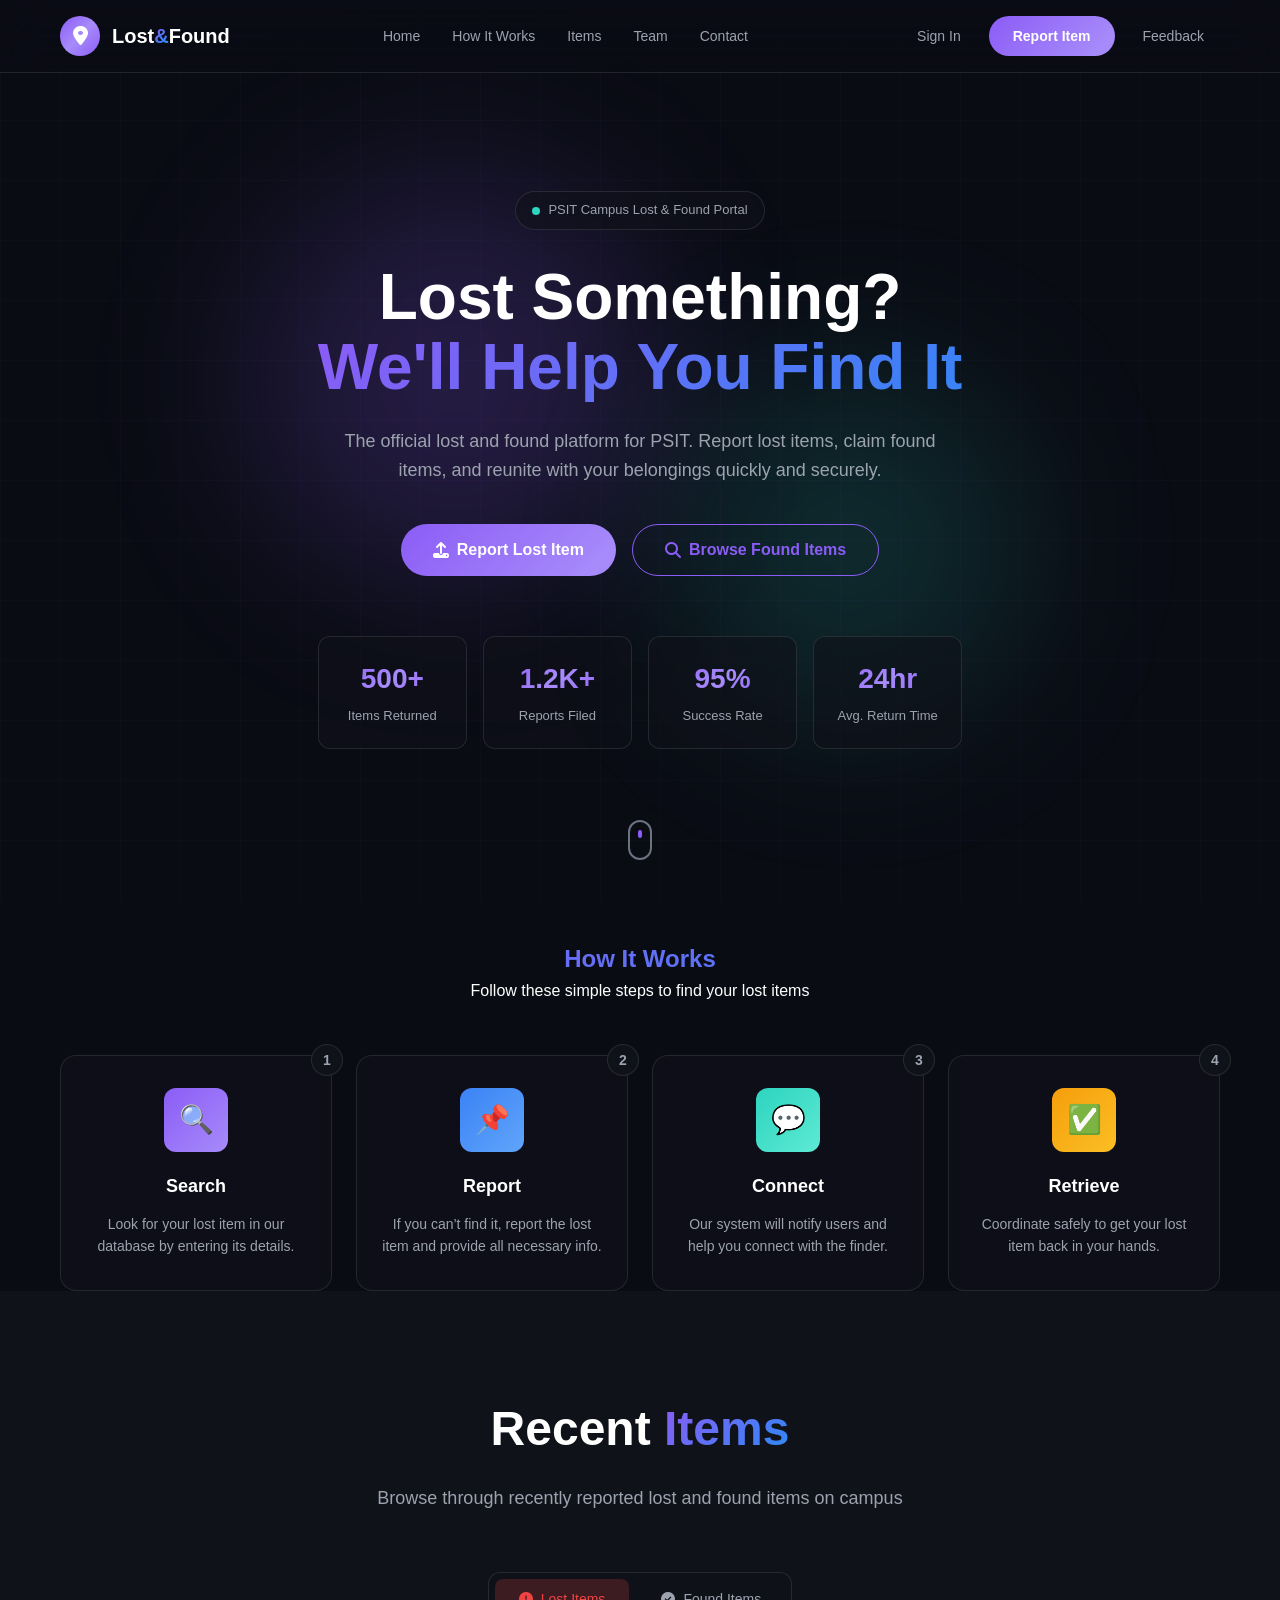
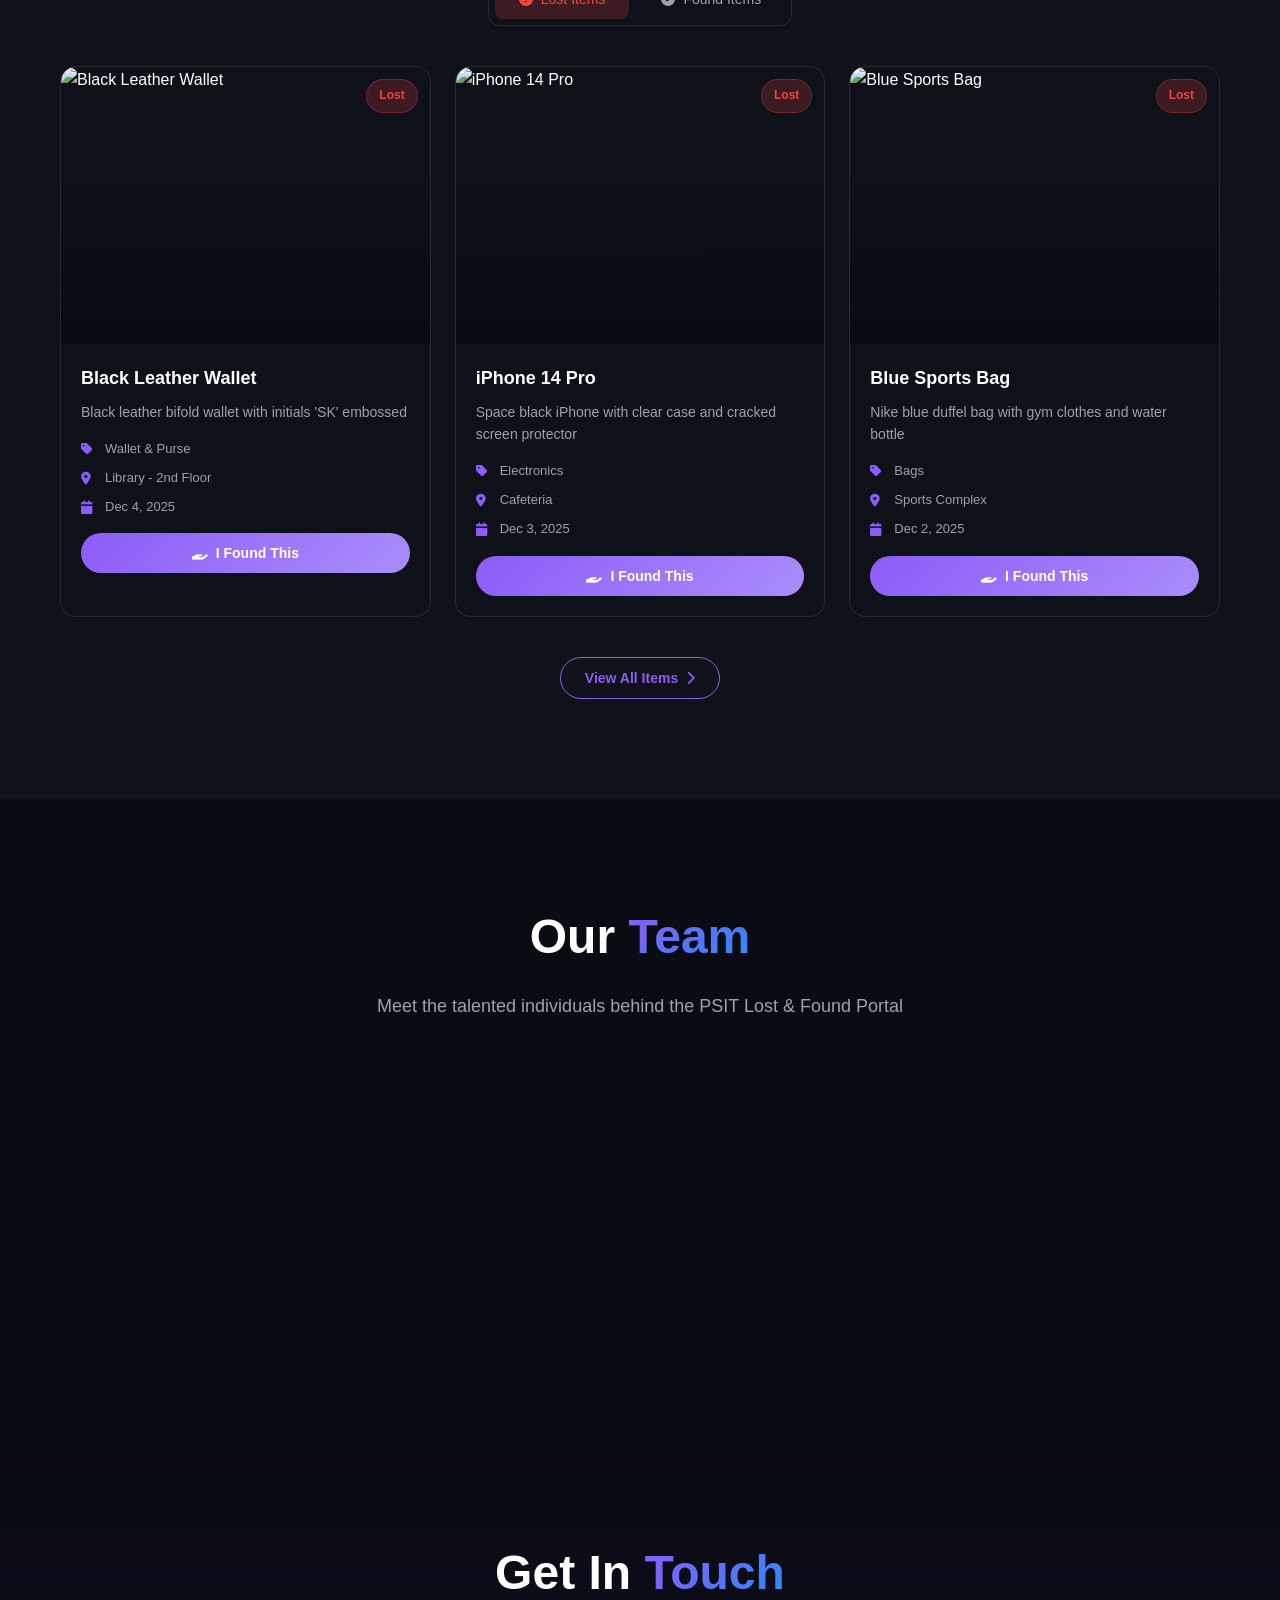
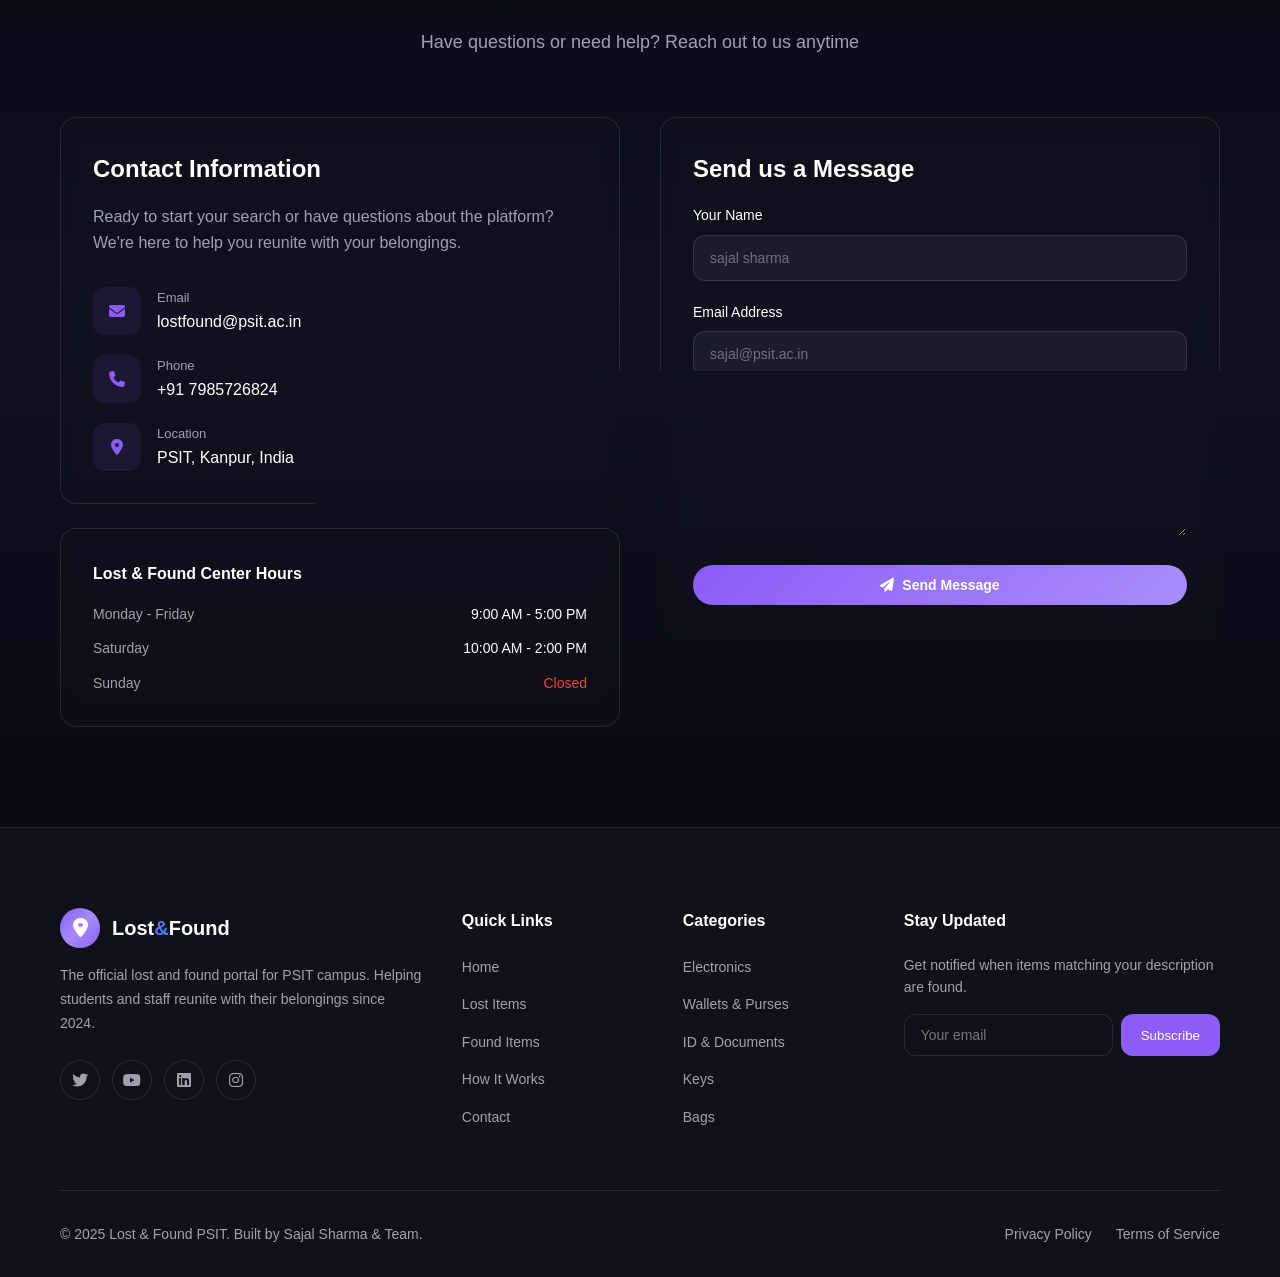
==== commit 4ae680b7: "fix new" ====
--- a/index2.html
+++ b/index2.html
@@ -6,7 +6,7 @@
     <title>Lost & Found Portal | PSIT Campus</title>
     <meta name="description" content="PSIT's official lost and found platform. Report lost items, claim found belongings, and reunite with your possessions.">
     
-    <link rel="stylesheet" href="new/styles.css">
+    <link rel="stylesheet" href="styles.css">
     <link rel="preconnect" href="https://fonts.googleapis.com">
     <link rel="preconnect" href="https://fonts.gstatic.com" crossorigin>
     <link href="https://fonts.googleapis.com/css2?family=Poppins:wght@300;400;500;600;700;800&display=swap" rel="stylesheet">
@@ -214,7 +214,7 @@
             <div class="team-grid">
                 <div class="team-card">
                     <div class="team-avatar">
-                        <img src="new/saurabh.jpg" alt="Saurabh Tiwari">
+                        <img src="saurabh.jpg" alt="Saurabh Tiwari">
                     </div>
                     <h4>Saurabh Tiwari</h4>
                     <p>Project Leader</p>
@@ -223,7 +223,7 @@
 
                 <div class="team-card">
                     <div class="team-avatar">
-                        <img src="new/samarth.jpg" alt="Samarth Sharma">
+                        <img src="samarth.jpg" alt="Samarth Sharma">
                     </div>
                     <h4>Samarth Sharma</h4>
                     <p>Backend Developer</p>
@@ -232,7 +232,7 @@
 
                 <div class="team-card">
                     <div class="team-avatar">
-                        <img src="new/sagar.jpg" alt="Sagar Shukla">
+                        <img src="sagar.jpg" alt="Sagar Shukla">
                     </div>
                     <h4>Sagar Shukla</h4>
                     <p>Project Advisor, Strategy & Technical Contributor
@@ -242,7 +242,7 @@
 
                 <div class="team-card">
                     <div class="team-avatar">
-                        <img src="new/sajal.jpg" alt="Sajal Sharma">
+                        <img src="sajal.jpg" alt="Sajal Sharma">
                     </div>
                     <h4>Sajal Sharma</h4>
                     <p>Frontend Developer & <br>UI/UX Designer</p>
@@ -251,7 +251,7 @@
 
                 <div class="team-card">
                     <div class="team-avatar">
-                        <img src="new/sameer.jpg" alt="Sameer Kumar">
+                        <img src="sameer.jpg" alt="Sameer Kumar">
                     </div>
                     <h4>Sameer Kumar</h4>
                     <p>Database Admin</p>
@@ -260,7 +260,7 @@
 
                 <div class="team-card">
                     <div class="team-avatar">
-                        <img src="new/swatvik.jpg" alt="Satwik Mishra">
+                        <img src="swatvik.jpg" alt="Satwik Mishra">
                     </div>
                     <h4>Satwik Mishra</h4>
                     <p>QA Engineer</p>
@@ -522,6 +522,6 @@
         <span id="toastMessage">Message sent successfully!</span>
     </div>
 
-    <script src="new/script.js"></script>
+    <script src="script.js"></script>
 </body>
 </html>
--- a/styles.css
+++ b/styles.css
@@ -0,0 +1,1727 @@
+/* =========================================================
+   Lost & Found Portal - Styles
+   ========================================================= */
+
+/* -----------------------
+   CSS Variables
+   ----------------------- */
+:root {
+    --bg-primary: #0a0c14;
+    --bg-secondary: #0f1219;
+    --bg-card: rgba(15, 18, 25, 0.8);
+    --bg-glass: rgba(15, 18, 25, 0.6);
+    
+    --text-primary: #ffffff;
+    --text-secondary: #9ca3af;
+    --text-muted: #6b7280;
+    
+    --primary: #8b5cf6;
+    --primary-light: #a78bfa;
+    --primary-dark: #7c3aed;
+    
+    --secondary: #2dd4bf;
+    --secondary-light: #5eead4;
+    
+    --accent-blue: #3b82f6;
+    --accent-amber: #f59e0b;
+    --accent-red: #ef4444;
+    
+    --border: rgba(255, 255, 255, 0.1);
+    --border-hover: rgba(139, 92, 246, 0.5);
+    
+    --gradient-primary: linear-gradient(135deg, #8b5cf6 0%, #a78bfa 50%, #8b5cf6 100%);
+    --gradient-hero: linear-gradient(135deg, #8b5cf6 0%, #3b82f6 50%, #2dd4bf 100%);
+    --gradient-card: linear-gradient(145deg, rgba(15, 18, 25, 0.9) 0%, rgba(10, 12, 20, 0.95) 100%);
+    
+    --shadow-glow: 0 0 40px rgba(139, 92, 246, 0.3);
+    --shadow-card: 0 4px 20px rgba(0, 0, 0, 0.3);
+    
+    --radius: 12px;
+    --radius-lg: 16px;
+    --radius-full: 9999px;
+    
+    --transition: all 0.3s cubic-bezier(0.4, 0, 0.2, 1);
+}
+
+/* -----------------------
+   Reset & Base
+   ----------------------- */
+*, *::before, *::after {
+    box-sizing: border-box;
+    margin: 0;
+    padding: 0;
+}
+
+html {
+    scroll-behavior: smooth;
+}
+
+body {
+    font-family: 'Poppins', -apple-system, BlinkMacSystemFont, sans-serif;
+    background: var(--bg-primary);
+    color: var(--text-primary);
+    line-height: 1.6;
+    overflow-x: hidden;
+}
+
+a {
+    text-decoration: none;
+    color: inherit;
+}
+
+ul {
+    list-style: none;
+}
+
+img {
+    max-width: 100%;
+    display: block;
+}
+
+/* -----------------------
+   Utilities
+   ----------------------- */
+.container {
+    max-width: 1200px;
+    margin: 0 auto;
+    padding: 0 20px;
+}
+
+.text-center { text-align: center; }
+.text-red { color: var(--accent-red); }
+.w-full { width: 100%; }
+.mt-40 { margin-top: 40px; }
+
+.gradient-text {
+    background: var(--gradient-hero);
+    background-size: 200% auto;
+    -webkit-background-clip: text;
+    background-clip: text;
+    -webkit-text-fill-color: transparent;
+    animation: gradientShift 3s ease-in-out infinite;
+}
+
+@keyframes gradientShift {
+    0%, 100% { background-position: 0% center; }
+    50% { background-position: 200% center; }
+}
+
+/* -----------------------
+   Buttons
+   ----------------------- */
+.btn-primary {
+    display: inline-flex;
+    align-items: center;
+    justify-content: center;
+    gap: 8px;
+    padding: 12px 24px;
+    background: var(--gradient-primary);
+    background-size: 200% auto;
+    color: white;
+    font-weight: 600;
+    font-size: 14px;
+    border: none;
+    border-radius: var(--radius-full);
+    cursor: pointer;
+    transition: var(--transition);
+}
+
+.btn-primary:hover {
+    background-position: right center;
+    box-shadow: var(--shadow-glow);
+    transform: translateY(-2px);
+}
+
+.btn-outline {
+    display: inline-flex;
+    align-items: center;
+    justify-content: center;
+    gap: 8px;
+    padding: 12px 24px;
+    background: transparent;
+    color: var(--primary);
+    font-weight: 600;
+    font-size: 14px;
+    border: 1px solid var(--primary);
+    border-radius: var(--radius-full);
+    cursor: pointer;
+    transition: var(--transition);
+}
+
+.btn-outline:hover {
+    background: rgba(139, 92, 246, 0.1);
+    box-shadow: var(--shadow-glow);
+}
+
+.btn-ghost {
+    background: transparent;
+    color: var(--text-secondary);
+    border: none;
+    padding: 10px 16px;
+    font-size: 14px;
+    cursor: pointer;
+    transition: var(--transition);
+}
+
+.btn-ghost:hover {
+    color: var(--text-primary);
+}
+
+.btn-lg {
+    padding: 16px 32px;
+    font-size: 16px;
+}
+
+/* -----------------------
+   Glass Card
+   ----------------------- */
+.glass-card {
+    background: var(--bg-glass);
+    border: 1px solid var(--border);
+    border-radius: var(--radius-lg);
+    backdrop-filter: blur(20px);
+    padding: 32px;
+    transition: var(--transition);
+}
+
+.glass-card:hover {
+    border-color: var(--border-hover);
+    box-shadow: var(--shadow-glow);
+}
+
+/* -----------------------
+   Navbar
+   ----------------------- */
+.navbar {
+    position: fixed;
+    top: 0;
+    left: 0;
+    right: 0;
+    z-index: 1000;
+    background: rgba(10, 12, 20, 0.8);
+    backdrop-filter: blur(20px);
+    border-bottom: 1px solid var(--border);
+}
+
+.nav-container {
+    display: flex;
+    align-items: center;
+    justify-content: space-between;
+    max-width: 1200px;
+    margin: 0 auto;
+    padding: 16px 20px;
+}
+
+.logo {
+    display: flex;
+    align-items: center;
+    gap: 12px;
+    font-size: 20px;
+    font-weight: 700;
+}
+
+.logo-icon {
+    width: 40px;
+    height: 40px;
+    border-radius: 50%;
+    background: var(--gradient-primary);
+    display: flex;
+    align-items: center;
+    justify-content: center;
+    animation: pulseGlow 2s ease-in-out infinite;
+}
+
+@keyframes pulseGlow {
+    0%, 100% { box-shadow: 0 0 20px rgba(139, 92, 246, 0.3); }
+    50% { box-shadow: 0 0 40px rgba(139, 92, 246, 0.5); }
+}
+
+/* -----------------------
+   3D Photo Container
+   ----------------------- */
+/* -----------------------
+   3D Photo Container
+   ----------------------- */
+ .photo-3d-container {
+    perspective: 2000px;
+    margin: 40px auto;
+    animation: fadeIn 0.8s ease-out 0.15s both;
+} 
+
+    .photo-3d-wrapper {
+    position: relative;
+    width: 100%;
+    max-width: 700px;
+    margin: 0 auto;
+    animation: float3D 8s ease-in-out infinite;
+} 
+
+/* @keyframes float3D {
+    0%, 100% { 
+        transform: translateY(0) rotateX(8deg) rotateY(-8deg);
+    }
+    25% { 
+        transform: translateY(-25px) rotateX(-8deg) rotateY(8deg);
+    }
+    50% { 
+        transform: translateY(-15px) rotateX(10deg) rotateY(12deg);
+    }
+    75% { 
+        transform: translateY(-30px) rotateX(-10deg) rotateY(-8deg);
+    }
+} */
+
+/* .photo-3d-card {
+    position: relative;
+    width: 100%;
+    aspect-ratio: 4/3;
+    transform-style: preserve-3d;
+    transition: transform 0.6s cubic-bezier(0.23, 1, 0.32, 1);
+    cursor: pointer;
+} */
+
+/* .photo-3d-card:hover {
+    transform: rotateY(15deg) rotateX(-15deg) scale(1.08);
+} */
+
+.photo-3d-front {
+    position: relative;
+    width: 100%;
+    height: 100%;
+    border-radius: 24px;
+    overflow: hidden;
+    background: var(--bg-glass);
+    border: 3px solid rgba(139, 92, 246, 0.4);
+    box-shadow: 
+        0 25px 80px rgba(0, 0, 0, 0.6),
+        0 0 50px rgba(139, 92, 246, 0.3),
+        inset 0 0 0 1px rgba(255, 255, 255, 0.15);
+    transform: translateZ(60px);
+    animation: borderPulse 3s ease-in-out infinite;
+}
+
+/* @keyframes borderPulse {
+    0%, 100% { 
+        border-color: rgba(139, 92, 246, 0.4);
+        box-shadow: 
+            0 25px 80px rgba(0, 0, 0, 0.6),
+            0 0 50px rgba(139, 92, 246, 0.3),
+            inset 0 0 0 1px rgba(255, 255, 255, 0.15);
+    }
+    50% { 
+        border-color: rgba(139, 92, 246, 0.8);
+        box-shadow: 
+            0 30px 90px rgba(0, 0, 0, 0.7),
+            0 0 80px rgba(139, 92, 246, 0.5),
+            0 0 120px rgba(45, 212, 191, 0.3),
+            inset 0 0 0 1px rgba(255, 255, 255, 0.25);
+    }
+} */
+
+.photo-3d-front img {
+    width: 100%;
+    height: 100%;
+    object-fit: cover;
+    display: block;
+    transition: transform .9s ease;
+}
+
+.photo-3d-card:hover .photo-3d-front img {
+    transform: scale(1.15);
+}
+
+.photo-overlay {
+    position: absolute;
+    inset: 0;
+    background: linear-gradient(
+        135deg,
+        rgba(139, 92, 246, 0.15) 0%,
+        transparent 50%,
+        rgba(45, 212, 191, 0.15) 100%
+    );
+    pointer-events: none;
+    animation: overlayShift 6s ease-in-out infinite;
+}
+
+/* @keyframes overlayShift {
+    0%, 100% { 
+        background: linear-gradient(
+            135deg,
+            rgba(139, 92, 246, 0.15) 0%,
+            transparent 50%,
+            rgba(45, 212, 191, 0.15) 100%
+        );
+    }
+    50% { 
+        background: linear-gradient(
+            135deg,
+            rgba(45, 212, 191, 0.15) 0%,
+            transparent 50%,
+            rgba(139, 92, 246, 0.15) 100%
+        );
+    }
+} */
+
+.photo-shine {
+    position: absolute;
+    top: -50%;
+    left: -50%;
+    width: 200%;
+    height: 200%;
+    background: linear-gradient(
+        45deg,
+        transparent 30%,
+        rgba(255, 255, 255, 0.1) 50%,
+        transparent 70%
+    );
+    animation: shine 4s ease-in-out infinite;
+}
+
+@keyframes shine {
+    0% { transform: translateX(-100%) translateY(-100%) rotate(45deg); }
+    100% { transform: translateX(100%) translateY(100%) rotate(45deg); }
+}
+
+.photo-3d-glow {
+    position: absolute;
+    inset: -30px;
+    background: radial-gradient(
+        circle at center,
+        rgba(139, 92, 246, 0.5) 0%,
+        rgba(45, 212, 191, 0.3) 50%,
+        transparent 70%
+    );
+    border-radius: 40px;
+    filter: blur(40px);
+    opacity: 0.7;
+    animation: glowPulse 4s ease-in-out infinite;
+    z-index: -1;
+    transition: transform 0.3s ease;
+}
+
+@keyframes glowPulse {
+    0%, 100% { 
+        opacity: 0.7;
+        transform: scale(1);
+    }
+    50% { 
+        opacity: 1;
+        transform: scale(1.15);
+    }
+}
+
+/* .photo-3d-wrapper::before,
+.photo-3d-wrapper::after {
+    content: '';
+    position: absolute;
+    inset: 0;
+    border-radius: 24px;
+    opacity: 0;
+    transition: opacity 0.3s ease;
+    pointer-events: none;
+} */
+
+.photo-3d-wrapper::before {
+    background: linear-gradient(135deg, rgba(139, 92, 246, 0.2), transparent);
+}
+
+.photo-3d-wrapper::after {
+    background: linear-gradient(-45deg, rgba(45, 212, 191, 0.2), transparent);
+} 
+
+.photo-3d-wrapper:hover::before,
+.photo-3d-wrapper:hover::after {
+    opacity: 1; 
+ }   
+.nav-links {
+    display: flex;
+    gap: 32px;
+}
+
+.nav-links a {
+    color: var(--text-secondary);
+    font-size: 14px;
+    font-weight: 500;
+    position: relative;
+    transition: var(--transition);
+}
+
+.nav-links a::after {
+    content: '';
+    position: absolute;
+    bottom: -4px;
+    left: 0;
+    width: 0;
+    height: 2px;
+    background: var(--primary);
+    transition: var(--transition);
+}
+
+.nav-links a:hover {
+    color: var(--text-primary);
+}
+
+.nav-links a:hover::after {
+    width: 100%;
+}
+
+.nav-buttons {
+    display: flex;
+    align-items: center;
+    gap: 12px;
+}
+
+.mobile-menu-btn {
+    display: none;
+    background: transparent;
+    border: none;
+    color: var(--text-primary);
+    font-size: 24px;
+    cursor: pointer;
+}
+
+.mobile-menu {
+    display: none;
+    position: fixed;
+    top: 73px;
+    left: 0;
+    right: 0;
+    background: var(--bg-secondary);
+    border-bottom: 1px solid var(--border);
+    padding: 20px;
+    z-index: 999;
+}
+
+.mobile-menu.active {
+    display: block;
+    animation: slideDown 0.3s ease-out;
+}
+
+@keyframes slideDown {
+    from { opacity: 0; transform: translateY(-10px); }
+    to { opacity: 1; transform: translateY(0); }
+}
+
+.mobile-menu ul {
+    display: flex;
+    flex-direction: column;
+    gap: 8px;
+}
+
+.mobile-menu a {
+    display: block;
+    padding: 12px 16px;
+    color: var(--text-secondary);
+    border-radius: var(--radius);
+    transition: var(--transition);
+}
+
+.mobile-menu a:hover {
+    background: rgba(139, 92, 246, 0.1);
+    color: var(--text-primary);
+}
+
+/* -----------------------
+   Hero Section
+   ----------------------- */
+.hero {
+    min-height: 100vh;
+    display: flex;
+    flex-direction: column;
+    align-items: center;
+    justify-content: center;
+    position: relative;
+    padding: 100px 20px 60px;
+    overflow: hidden;
+}
+
+.hero-bg {
+    position: absolute;
+    inset: 0;
+    pointer-events: none;
+}
+
+.gradient-orb {
+    position: absolute;
+    border-radius: 50%;
+    filter: blur(80px);
+    animation: float 6s ease-in-out infinite;
+}
+
+.orb-1 {
+    top: 20%;
+    left: 20%;
+    width: 400px;
+    height: 400px;
+    background: rgba(139, 92, 246, 0.2);
+}
+
+.orb-2 {
+    bottom: 20%;
+    right: 20%;
+    width: 350px;
+    height: 350px;
+    background: rgba(45, 212, 191, 0.15);
+    animation-delay: -3s;
+}
+
+@keyframes float {
+    0%, 100% { transform: translateY(0); }
+    50% { transform: translateY(-30px); }
+}
+
+.grid-pattern {
+    position: absolute;
+    inset: 0;
+    background-image: 
+        linear-gradient(rgba(139, 92, 246, 0.03) 1px, transparent 1px),
+        linear-gradient(90deg, rgba(139, 92, 246, 0.03) 1px, transparent 1px);
+    background-size: 60px 60px;
+}
+
+.hero-content {
+    position: relative;
+    z-index: 1;
+    text-align: center;
+    max-width: 800px;
+}
+
+@media (max-width: 480px) {
+  .badge {
+    transform: scale(0.9);
+    opacity: 1 !important;
+  }
+}
+
+.badge {
+    display: inline-flex;
+    align-items: center;
+    gap: 8px;
+    padding: 8px 16px;
+    background: var(--bg-glass);
+    border: 1px solid var(--border);
+    border-radius: var(--radius-full);
+    font-size: 13px;
+    color: var(--text-secondary);
+    margin-bottom: 32px;
+    animation: fadeIn 0.6s ease-out;
+}
+
+.badge-dot {
+    width: 8px;
+    height: 8px;
+    border-radius: 50%;
+    background: var(--secondary);
+    animation: pulse 2s infinite;
+}
+
+@keyframes pulse {
+    0%, 100% { opacity: 1; }
+    50% { opacity: 0.5; }
+}
+
+@keyframes fadeIn {
+    from { opacity: 0; transform: translateY(20px); }
+    to { opacity: 1; transform: translateY(0); }
+}
+
+.hero h1 {
+    font-size: clamp(2.5rem, 6vw, 4rem);
+    font-weight: 700;
+    line-height: 1.1;
+    margin-bottom: 24px;
+    animation: fadeIn 0.6s ease-out 0.1s both;
+}
+
+.hero p {
+    font-size: 18px;
+    color: var(--text-secondary);
+    max-width: 600px;
+    margin: 0 auto 40px;
+    animation: fadeIn 0.6s ease-out 0.2s both;
+}
+
+.hero-buttons {
+    display: flex;
+    flex-wrap: wrap;
+    justify-content: center;
+    gap: 16px;
+    margin-bottom: 60px;
+    animation: fadeIn 0.6s ease-out 0.3s both;
+}
+
+.stats-grid {
+    display: grid;
+    grid-template-columns: repeat(4, 1fr);
+    gap: 16px;
+    animation: fadeIn 0.6s ease-out 0.4s both;
+}
+
+.stat-card {
+    background: var(--bg-glass);
+    border: 1px solid var(--border);
+    border-radius: var(--radius);
+    padding: 20px;
+    transition: var(--transition);
+}
+
+.stat-card:hover {
+    border-color: var(--border-hover);
+    transform: translateY(-4px);
+}
+
+.stat-value {
+    display: block;
+    font-size: 28px;
+    font-weight: 700;
+    background: var(--gradient-primary);
+    -webkit-background-clip: text;
+    background-clip: text;
+    -webkit-text-fill-color: transparent;
+}
+
+.stat-label {
+    font-size: 13px;
+    color: var(--text-secondary);
+}
+
+.scroll-indicator {
+    position: absolute;
+    bottom: 40px;
+    left: 50%;
+    transform: translateX(-50%);
+    animation: bounce 2s infinite;
+}
+
+@keyframes bounce {
+    0%, 20%, 50%, 80%, 100% { transform: translateX(-50%) translateY(0); }
+    40% { transform: translateX(-50%) translateY(-10px); }
+    60% { transform: translateX(-50%) translateY(-5px); }
+}
+
+.mouse {
+    width: 24px;
+    height: 40px;
+    border: 2px solid var(--text-muted);
+    border-radius: 12px;
+    display: flex;
+    justify-content: center;
+    padding-top: 8px;
+}
+
+.wheel {
+    width: 4px;
+    height: 8px;
+    background: var(--primary);
+    border-radius: 2px;
+    animation: scroll 2s infinite;
+}
+
+@keyframes scroll {
+    0% { opacity: 1; transform: translateY(0); }
+    100% { opacity: 0; transform: translateY(10px); }
+}
+
+/* -----------------------
+   Sections
+   ----------------------- */
+.section {
+    padding: 100px 0;
+}
+
+.section-dark {
+    background: var(--bg-secondary);
+}
+
+.section-gradient {
+    background: linear-gradient(180deg, transparent 0%, rgba(139, 92, 246, 0.05) 50%, transparent 100%);
+}
+
+.section-header {
+    text-align: center;
+    margin-bottom: 60px;
+}
+
+.section-header h2 {
+    font-size: clamp(2rem, 4vw, 3rem);
+    font-weight: 700;
+    margin-bottom: 16px;
+}
+
+.section-header p {
+    font-size: 18px;
+    color: var(--text-secondary);
+    max-width: 600px;
+    margin: 0 auto;
+}
+
+/* -----------------------
+   Steps / How It Works
+   ----------------------- */
+
+.steps-grid {
+    display: grid;
+    grid-template-columns: repeat(auto-fit, minmax(250px, 1fr));
+    gap: 24px;
+}
+
+.step-card {
+    position: relative;
+    background: var(--bg-glass);
+    border: 1px solid var(--border);
+    border-radius: var(--radius-lg);
+    padding: 32px 24px;
+    text-align: center;
+    transition: var(--transition);
+}
+
+.step-card:hover {
+    border-color: var(--border-hover);
+    transform: translateY(-8px);
+    box-shadow: var(--shadow-glow);
+}
+
+.step-number {
+    position: absolute;
+    top: -12px;
+    right: -12px;
+    width: 32px;
+    height: 32px;
+    background: var(--bg-secondary);
+    border: 1px solid var(--border);
+    border-radius: 50%;
+    display: flex;
+    align-items: center;
+    justify-content: center;
+    font-size: 14px;
+    font-weight: 600;
+    color: var(--text-secondary);
+}
+
+.step-icon {
+    width: 64px;
+    height: 64px;
+    border-radius: var(--radius);
+    display: flex;
+    align-items: center;
+    justify-content: center;
+    margin: 0 auto 20px;
+    font-size: 28px;
+    color: white;
+    transition: var(--transition);
+}
+
+.step-card:hover .step-icon {
+    transform: scale(1.1);
+}
+
+.icon-purple { background: linear-gradient(135deg, #8b5cf6, #a78bfa); }
+.icon-blue { background: linear-gradient(135deg, #3b82f6, #60a5fa); }
+.icon-teal { background: linear-gradient(135deg, #2dd4bf, #5eead4); }
+.icon-amber { background: linear-gradient(135deg, #f59e0b, #fbbf24); }
+
+.step-card h3 {
+    font-size: 18px;
+    font-weight: 600;
+    margin-bottom: 12px;
+}
+
+.step-card p {
+    font-size: 14px;
+    color: var(--text-secondary);
+    line-height: 1.6;
+}
+.step-card img,
+.item-image img,
+.team-avatar img {
+    max-width: 100%;
+    height: auto;
+}
+
+
+/* -----------------------
+   Tabs
+   ----------------------- */
+.tabs {
+    display: flex;
+    justify-content: center;
+    gap: 8px;
+    margin-bottom: 40px;
+    background: var(--bg-glass);
+    padding: 6px;
+    border-radius: var(--radius);
+    border: 1px solid var(--border);
+    width: fit-content;
+    margin-left: auto;
+    margin-right: auto;
+}
+
+.tab-btn {
+    display: flex;
+    align-items: center;
+    gap: 8px;
+    padding: 12px 24px;
+    background: transparent;
+    border: none;
+    border-radius: 8px;
+    color: var(--text-secondary);
+    font-size: 14px;
+    font-weight: 500;
+    cursor: pointer;
+    transition: var(--transition);
+}
+
+.tab-btn:hover {
+    color: var(--text-primary);
+}
+
+.tab-btn.active[data-tab="lost"] {
+    background: rgba(239, 68, 68, 0.2);
+    color: var(--accent-red);
+}
+
+.tab-btn.active[data-tab="found"] {
+    background: rgba(45, 212, 191, 0.2);
+    color: var(--secondary);
+}
+
+/* -----------------------
+   Items Grid
+   ----------------------- */
+.items-grid {
+    display: grid;
+    grid-template-columns: repeat(auto-fit, minmax(220px, 1fr));
+    gap: 24px;
+}
+
+.item-card {
+    background: var(--bg-glass);
+    border: 1px solid var(--border);
+    border-radius: var(--radius-lg);
+    overflow: hidden;
+    transition: var(--transition);
+}
+
+.item-card:hover {
+    border-color: var(--border-hover);
+    transform: translateY(-8px);
+    box-shadow: var(--shadow-glow);
+}
+
+.item-image {
+    position: relative;
+    aspect-ratio: 4/3;
+    overflow: hidden;
+}
+
+.item-image img {
+    width: 100%;
+    height: 100%;
+    object-fit: cover;
+    transition: var(--transition);
+}
+
+.item-card:hover .item-image img {
+    transform: scale(1.05);
+}
+
+.item-image::after {
+    content: '';
+    position: absolute;
+    bottom: 0;
+    left: 0;
+    right: 0;
+    height: 60%;
+    background: linear-gradient(to top, var(--bg-primary), transparent);
+}
+
+.item-badge {
+    position: absolute;
+    top: 12px;
+    right: 12px;
+    padding: 6px 12px;
+    border-radius: var(--radius-full);
+    font-size: 12px;
+    font-weight: 600;
+    z-index: 1;
+}
+
+.item-badge.lost {
+    background: rgba(239, 68, 68, 0.2);
+    color: var(--accent-red);
+    border: 1px solid rgba(239, 68, 68, 0.3);
+}
+
+.item-badge.found {
+    background: rgba(45, 212, 191, 0.2);
+    color: var(--secondary);
+    border: 1px solid rgba(45, 212, 191, 0.3);
+}
+
+.item-badge.claimed {
+    background: rgba(107, 114, 128, 0.2);
+    color: var(--text-muted);
+    border: 1px solid rgba(107, 114, 128, 0.3);
+}
+
+.item-content {
+    padding: 20px;
+}
+
+.item-content h3 {
+    font-size: 18px;
+    font-weight: 600;
+    margin-bottom: 8px;
+}
+
+.item-content .description {
+    font-size: 14px;
+    color: var(--text-secondary);
+    margin-bottom: 16px;
+    display: -webkit-box;
+    /* -webkit-line-clamp: 2; */
+    -webkit-box-orient: vertical;
+    overflow: hidden;
+}
+
+.item-meta {
+    display: flex;
+    flex-direction: column;
+    gap: 8px;
+    margin-bottom: 16px;
+}
+
+.item-meta span {
+    display: flex;
+    align-items: center;
+    gap: 8px;
+    font-size: 13px;
+    color: var(--text-secondary);
+}
+
+.item-meta i {
+    color: var(--primary);
+    width: 16px;
+}
+
+.item-card .btn-primary,
+.item-card .btn-outline {
+    width: 100%;
+}
+
+.item-card .btn-primary:disabled,
+.item-card .btn-outline:disabled {
+    opacity: 0.5;
+    cursor: not-allowed;
+}
+
+/* -----------------------
+   Team Section
+   ----------------------- */
+.team-grid {
+    display: grid;
+    grid-template-columns: repeat(auto-fit, minmax(150px, 1fr));
+    gap: 20px;
+}
+
+.team-card {
+    background: var(--bg-glass);
+    border: 1px solid var(--border);
+    border-radius: var(--radius-lg);
+    padding: 24px 16px;
+    text-align: center;
+    transition: var(--transition);
+    animation: fadeInScale 0.6s ease-out both;
+}
+
+.team-card:nth-child(1) { animation-delay: 0.05s; }
+.team-card:nth-child(2) { animation-delay: 0.1s; }
+.team-card:nth-child(3) { animation-delay: 0.15s; }
+.team-card:nth-child(4) { animation-delay: 0.2s; }
+.team-card:nth-child(5) { animation-delay: 0.25s; }
+.team-card:nth-child(6) { animation-delay: 0.3s; }
+
+.team-card:hover {
+    border-color: var(--border-hover);
+    transform: translateY(-10px) rotateZ(2deg);
+    box-shadow: var(--shadow-glow);
+}
+
+.team-avatar {
+    width: 80px;
+    height: 80px;
+    border-radius: 50%;
+    overflow: hidden;
+    margin: 0 auto 16px;
+    border: 2px solid var(--border);
+    transition: var(--transition);
+    animation: rotateIn 0.6s ease-out;
+}
+
+.team-card:hover .team-avatar {
+    border-color: var(--primary);
+    transform: scale(1.1) rotateY(10deg);
+    box-shadow: 0 0 30px rgba(139, 92, 246, 0.4);
+}
+
+.team-avatar img {
+    width: 100%;
+    height: 100%;
+    object-fit: cover;
+    transition: var(--transition);
+}
+
+.team-card:hover .team-avatar img {
+    filter: brightness(1.1);
+}
+
+.team-card h4 {
+    font-size: 14px;
+    font-weight: 600;
+    margin-bottom: 4px;
+}
+
+.team-card p {
+    font-size: 12px;
+    color: var(--text-secondary);
+    margin-bottom: 12px;
+}
+
+.social-link {
+    display: inline-flex;
+    align-items: center;
+    justify-content: center;
+    width: 32px;
+    height: 32px;
+    border-radius: 50%;
+    background: var(--bg-secondary);
+    color: var(--text-secondary);
+    transition: var(--transition);
+    animation: popIn 0.5s ease-out;
+}
+
+.social-link:hover {
+    background: var(--primary);
+    color: white;
+    transform: scale(1.2) rotateZ(360deg);
+}
+
+/* -----------------------
+   Contact Section
+   ----------------------- */
+.contact-grid {
+    display: grid;
+    grid-template-columns: 1fr 1fr;
+    gap: 40px;
+}
+
+.contact-info {
+    display: flex;
+    flex-direction: column;
+    gap: 24px;
+}
+
+.contact-info h3,
+.contact-form-wrapper h3 {
+    font-size: 24px;
+    font-weight: 600;
+    margin-bottom: 16px;
+}
+
+.contact-info > .glass-card > p {
+    color: var(--text-secondary);
+    margin-bottom: 32px;
+}
+
+.contact-items {
+    display: flex;
+    flex-direction: column;
+    gap: 20px;
+}
+
+.contact-item {
+    display: flex;
+    align-items: center;
+    gap: 16px;
+    transition: var(--transition);
+}
+
+.contact-item:hover .contact-value {
+    color: var(--primary);
+}
+
+.contact-icon {
+    width: 48px;
+    height: 48px;
+    border-radius: var(--radius);
+    background: rgba(139, 92, 246, 0.1);
+    display: flex;
+    align-items: center;
+    justify-content: center;
+    color: var(--primary);
+    transition: var(--transition);
+}
+
+.contact-item:hover .contact-icon {
+    background: rgba(139, 92, 246, 0.2);
+}
+
+.contact-label {
+    display: block;
+    font-size: 13px;
+    color: var(--text-secondary);
+}
+
+.contact-value {
+    display: block;
+    font-weight: 500;
+    transition: var(--transition);
+}
+
+.hours-card h4 {
+    font-size: 16px;
+    font-weight: 600;
+    margin-bottom: 16px;
+}
+
+.hours-list {
+    display: flex;
+    flex-direction: column;
+    gap: 12px;
+}
+
+.hours-row {
+    display: flex;
+    justify-content: space-between;
+    font-size: 14px;
+}
+
+.hours-row span:first-child {
+    color: var(--text-secondary);
+}
+
+/* -----------------------
+   Forms
+   ----------------------- */
+.form-group {
+    margin-bottom: 20px;
+}
+
+.form-group label {
+    display: block;
+    font-size: 14px;
+    font-weight: 500;
+    margin-bottom: 8px;
+}
+
+.form-group input,
+.form-group textarea,
+.form-group select {
+    width: 100%;
+    padding: 14px 16px;
+    background: rgba(255, 255, 255, 0.05);
+    border: 1px solid var(--border);
+    border-radius: var(--radius);
+    color: var(--text-primary);
+    font-family: inherit;
+    font-size: 14px;
+    transition: var(--transition);
+}
+
+.form-group input:focus,
+.form-group textarea:focus,
+.form-group select:focus {
+    outline: none;
+    border-color: var(--primary);
+    box-shadow: 0 0 0 3px rgba(139, 92, 246, 0.1);
+}
+
+.form-group input::placeholder,
+.form-group textarea::placeholder {
+    color: var(--text-muted);
+}
+
+.form-group select {
+    cursor: pointer;
+}
+
+.form-group select option {
+    background: var(--bg-secondary);
+}
+
+.form-row {
+    display: grid;
+    grid-template-columns: 1fr 1fr;
+    gap: 16px;
+}
+
+.file-upload {
+    border: 2px dashed var(--border);
+    border-radius: var(--radius);
+    padding: 32px;
+    text-align: center;
+    cursor: pointer;
+    transition: var(--transition);
+}
+
+.file-upload:hover {
+    border-color: var(--primary);
+    background: rgba(139, 92, 246, 0.05);
+}
+
+.file-upload i {
+    font-size: 32px;
+    color: var(--primary);
+    margin-bottom: 12px;
+}
+
+.file-upload span {
+    display: block;
+    color: var(--text-secondary);
+    margin-bottom: 4px;
+}
+
+.file-upload small {
+    color: var(--text-muted);
+    font-size: 12px;
+}
+
+/* -----------------------
+   Footer
+   ----------------------- */
+.footer {
+    border-top: 1px solid var(--border);
+    padding: 80px 0 32px;
+    background: var(--bg-secondary);
+}
+
+.footer-grid {
+    display: grid;
+    grid-template-columns: 2fr 1fr 1fr 1.5fr;
+    gap: 40px;
+    margin-bottom: 60px;
+}
+
+.footer-brand p {
+    color: var(--text-secondary);
+    font-size: 14px;
+    margin: 16px 0 24px;
+    line-height: 1.7;
+}
+
+.social-links {
+    display: flex;
+    gap: 12px;
+}
+
+.social-links a {
+    width: 40px;
+    height: 40px;
+    border-radius: 50%;
+    background: var(--bg-glass);
+    border: 1px solid var(--border);
+    display: flex;
+    align-items: center;
+    justify-content: center;
+    color: var(--text-secondary);
+    transition: var(--transition);
+}
+
+.social-links a:hover {
+    border-color: var(--primary);
+    color: var(--primary);
+    transform: translateY(-4px);
+}
+
+.footer-links h4,
+.footer-newsletter h4 {
+    font-size: 16px;
+    font-weight: 600;
+    margin-bottom: 20px;
+}
+
+.footer-links ul {
+    display: flex;
+    flex-direction: column;
+    gap: 12px;
+}
+
+.footer-links a {
+    color: var(--text-secondary);
+    font-size: 14px;
+    transition: var(--transition);
+}
+
+.footer-links a:hover {
+    color: var(--text-primary);
+    padding-left: 8px;
+}
+
+.footer-newsletter p {
+    color: var(--text-secondary);
+    font-size: 14px;
+    margin-bottom: 16px;
+}
+
+.newsletter-form {
+    display: flex;
+    gap: 8px;
+}
+
+.newsletter-form input {
+    flex: 1;
+    padding: 12px 16px;
+    background: var(--bg-glass);
+    border: 1px solid var(--border);
+    border-radius: var(--radius);
+    color: var(--text-primary);
+    font-size: 14px;
+}
+
+.newsletter-form input:focus {
+    outline: none;
+    border-color: var(--primary);
+}
+
+.newsletter-form button {
+    padding: 12px 20px;
+    background: var(--primary);
+    border: none;
+    border-radius: var(--radius);
+    color: white;
+    font-weight: 500;
+    cursor: pointer;
+    transition: var(--transition);
+}
+
+.newsletter-form button:hover {
+    background: var(--primary-dark);
+}
+
+.footer-bottom {
+    display: flex;
+    justify-content: space-between;
+    align-items: center;
+    padding-top: 32px;
+    border-top: 1px solid var(--border);
+}
+
+.footer-bottom p {
+    color: var(--text-secondary);
+    font-size: 14px;
+}
+
+.footer-bottom-links {
+    display: flex;
+    gap: 24px;
+}
+
+.footer-bottom-links a {
+    color: var(--text-secondary);
+    font-size: 14px;
+    transition: var(--transition);
+}
+
+.footer-bottom-links a:hover {
+    color: var(--text-primary);
+}
+
+/* -----------------------
+   Modal
+   ----------------------- */
+.modal {
+    position: fixed;
+    inset: 0;
+    z-index: 2000;
+    display: none;
+    align-items: center;
+    justify-content: center;
+    padding: 20px;
+}
+
+.modal.active {
+    display: flex;
+    animation: fadeIn 0.3s ease-out;
+}
+
+.modal-overlay {
+    position: absolute;
+    inset: 0;
+    background: rgba(0, 0, 0, 0.7);
+    backdrop-filter: blur(4px);
+}
+
+.modal-content {
+    position: relative;
+    width: 100%;
+    max-width: 560px;
+    max-height: 90vh;
+    background: var(--bg-secondary);
+    border: 1px solid var(--border);
+    border-radius: var(--radius-lg);
+    overflow: hidden;
+    animation: slideUp 0.3s ease-out;
+}
+
+@keyframes slideUp {
+    from { opacity: 0; transform: translateY(20px); }
+    to { opacity: 1; transform: translateY(0); }
+}
+
+.modal-header {
+    display: flex;
+    justify-content: space-between;
+    align-items: center;
+    padding: 20px 24px;
+    border-bottom: 1px solid var(--border);
+}
+
+.modal-header h3 {
+    font-size: 20px;
+    font-weight: 600;
+}
+
+.modal-close {
+    background: transparent;
+    border: none;
+    color: var(--text-secondary);
+    font-size: 20px;
+    cursor: pointer;
+    transition: var(--transition);
+}
+
+.modal-close:hover {
+    color: var(--text-primary);
+}
+
+.modal-body {
+    padding: 24px;
+    max-height: calc(90vh - 80px);
+    overflow-y: auto;
+}
+
+.report-tabs {
+    display: grid;
+    grid-template-columns: 1fr 1fr;
+    gap: 12px;
+    margin-bottom: 24px;
+}
+
+.report-tab {
+    display: flex;
+    align-items: center;
+    justify-content: center;
+    gap: 8px;
+    padding: 14px;
+    background: var(--bg-glass);
+    border: 1px solid var(--border);
+    border-radius: var(--radius);
+    color: var(--text-secondary);
+    font-size: 14px;
+    font-weight: 500;
+    cursor: pointer;
+    transition: var(--transition);
+}
+
+.report-tab:hover {
+    border-color: var(--border-hover);
+}
+
+.report-tab.active[data-type="lost"] {
+    background: rgba(239, 68, 68, 0.1);
+    border-color: rgba(239, 68, 68, 0.3);
+    color: var(--accent-red);
+}
+
+.report-tab.active[data-type="found"] {
+    background: rgba(45, 212, 191, 0.1);
+    border-color: rgba(45, 212, 191, 0.3);
+    color: var(--secondary);
+}
+
+/* -----------------------
+   Toast
+   ----------------------- */
+.toast {
+    position: fixed;
+    bottom: 24px;
+    right: 24px;
+    display: flex;
+    align-items: center;
+    gap: 12px;
+    padding: 16px 24px;
+    background: var(--bg-secondary);
+    border: 1px solid var(--secondary);
+    border-radius: var(--radius);
+    color: var(--text-primary);
+    box-shadow: var(--shadow-card);
+    transform: translateX(120%);
+    transition: transform 0.3s ease-out;
+    z-index: 3000;
+}
+
+.toast.active {
+    transform: translateX(0);
+}
+
+.toast i {
+    color: var(--secondary);
+    font-size: 20px;
+}
+
+/* -----------------------
+   Responsive
+   ----------------------- */
+@media (max-width: 1024px) {
+    .steps-grid {
+        grid-template-columns: repeat(2, 1fr);
+    }
+    
+    .team-grid {
+        grid-template-columns: repeat(3, 1fr);
+    }
+    
+    .footer-grid {
+        grid-template-columns: repeat(2, 1fr);
+    }
+}
+
+@media (max-width: 768px) {
+    .nav-links,
+    .nav-buttons {
+        display: none;
+    }
+    
+    .mobile-menu-btn {
+        display: block;
+    }
+    
+    .stats-grid {
+        grid-template-columns: repeat(2, 1fr);
+    }
+    
+    .items-grid {
+        grid-template-columns: repeat(2, 1fr);
+    }
+    
+    .contact-grid {
+        grid-template-columns: 1fr;
+    }
+    
+    .footer-grid {
+        grid-template-columns: 1fr;
+        text-align: center;
+    }
+    
+    .social-links {
+        justify-content: center;
+    }
+    
+    .footer-bottom {
+        flex-direction: column;
+        gap: 16px;
+        text-align: center;
+    }
+    
+    .form-row {
+        grid-template-columns: 1fr;
+    }
+}
+
+@media (max-width: 640px) {
+    .hero h1 {
+        font-size: 2rem;
+    }
+    
+    .hero-buttons {
+        flex-direction: column;
+    }
+    
+    .hero-buttons .btn-lg {
+        width: 100%;
+    }
+    
+    .steps-grid {
+        grid-template-columns: 1fr;
+    }
+    
+    .items-grid {
+        grid-template-columns: 1fr;
+    }
+    
+    .team-grid {
+        grid-template-columns: repeat(2, 1fr);
+    }
+    
+    .tabs {
+        width: 100%;
+    }
+    
+    .tab-btn {
+        flex: 1;
+        justify-content: center;
+        padding: 12px 16px;
+        font-size: 13px;
+    }
+}
+@media (max-width: 768px) {
+    .hero { padding: 60px 16px 40px; }
+}
+
+@media (max-width: 480px) {
+    .hero { padding: 40px 12px 32px; }
+}
+/* Add this new block */
+.mobile-menu .nav-buttons-mobile {
+  display: flex;
+  flex-direction: column;
+  gap: 12px;
+  padding: 12px 16px; /* Padding to match the mobile links */
+  border-top: 1px solid var(--border);
+  margin-top: 8px;
+}
+
+.mobile-menu .nav-buttons-mobile .btn-primary,
+.mobile-menu .nav-buttons-mobile .btn-ghost {
+  width: 100%;
+  padding: 14px 24px; /* Slightly larger click area */
+  font-size: 14px;
+}
+
+.mobile-menu .nav-buttons-mobile .btn-ghost {
+  color: var(--text-primary); /* Make ghost button stand out more in the menu */
+}
+@media (max-width: 480px) {
+    /* Navbar */
+    .mobile-menu-btn { font-size: 28px; }
+    .nav-links { display: none; }
+    
+    /* Hero */
+    .hero h1 { font-size: 1.75rem; }
+    .hero p { font-size: 16px; }
+    .hero-buttons { flex-direction: column; gap: 12px; }
+    
+    /* Steps */
+    .steps-grid { grid-template-columns: 1fr; gap: 16px; }
+    .step-card { padding: 24px 16px; }
+    
+    /* Stats */
+    .stats-grid { grid-template-columns: 1fr; gap: 16px; }
+    
+    /* Items Grid */
+    .items-grid { grid-template-columns: 1fr; gap: 16px; }
+    
+    /* Team */
+    .team-grid { grid-template-columns: 1fr; gap: 16px; }
+    .team-card { padding: 16px 12px; }
+    
+    /* Contact */
+    .contact-grid { grid-template-columns: 1fr; gap: 16px; }
+    
+    /* Footer */
+    .footer-grid { grid-template-columns: 1fr; text-align: center; gap: 24px; }
+    .footer-bottom { flex-direction: column; gap: 16px; text-align: center; }
+    
+    /* Forms */
+    .form-row { grid-template-columns: 1fr; gap: 12px; }
+}
